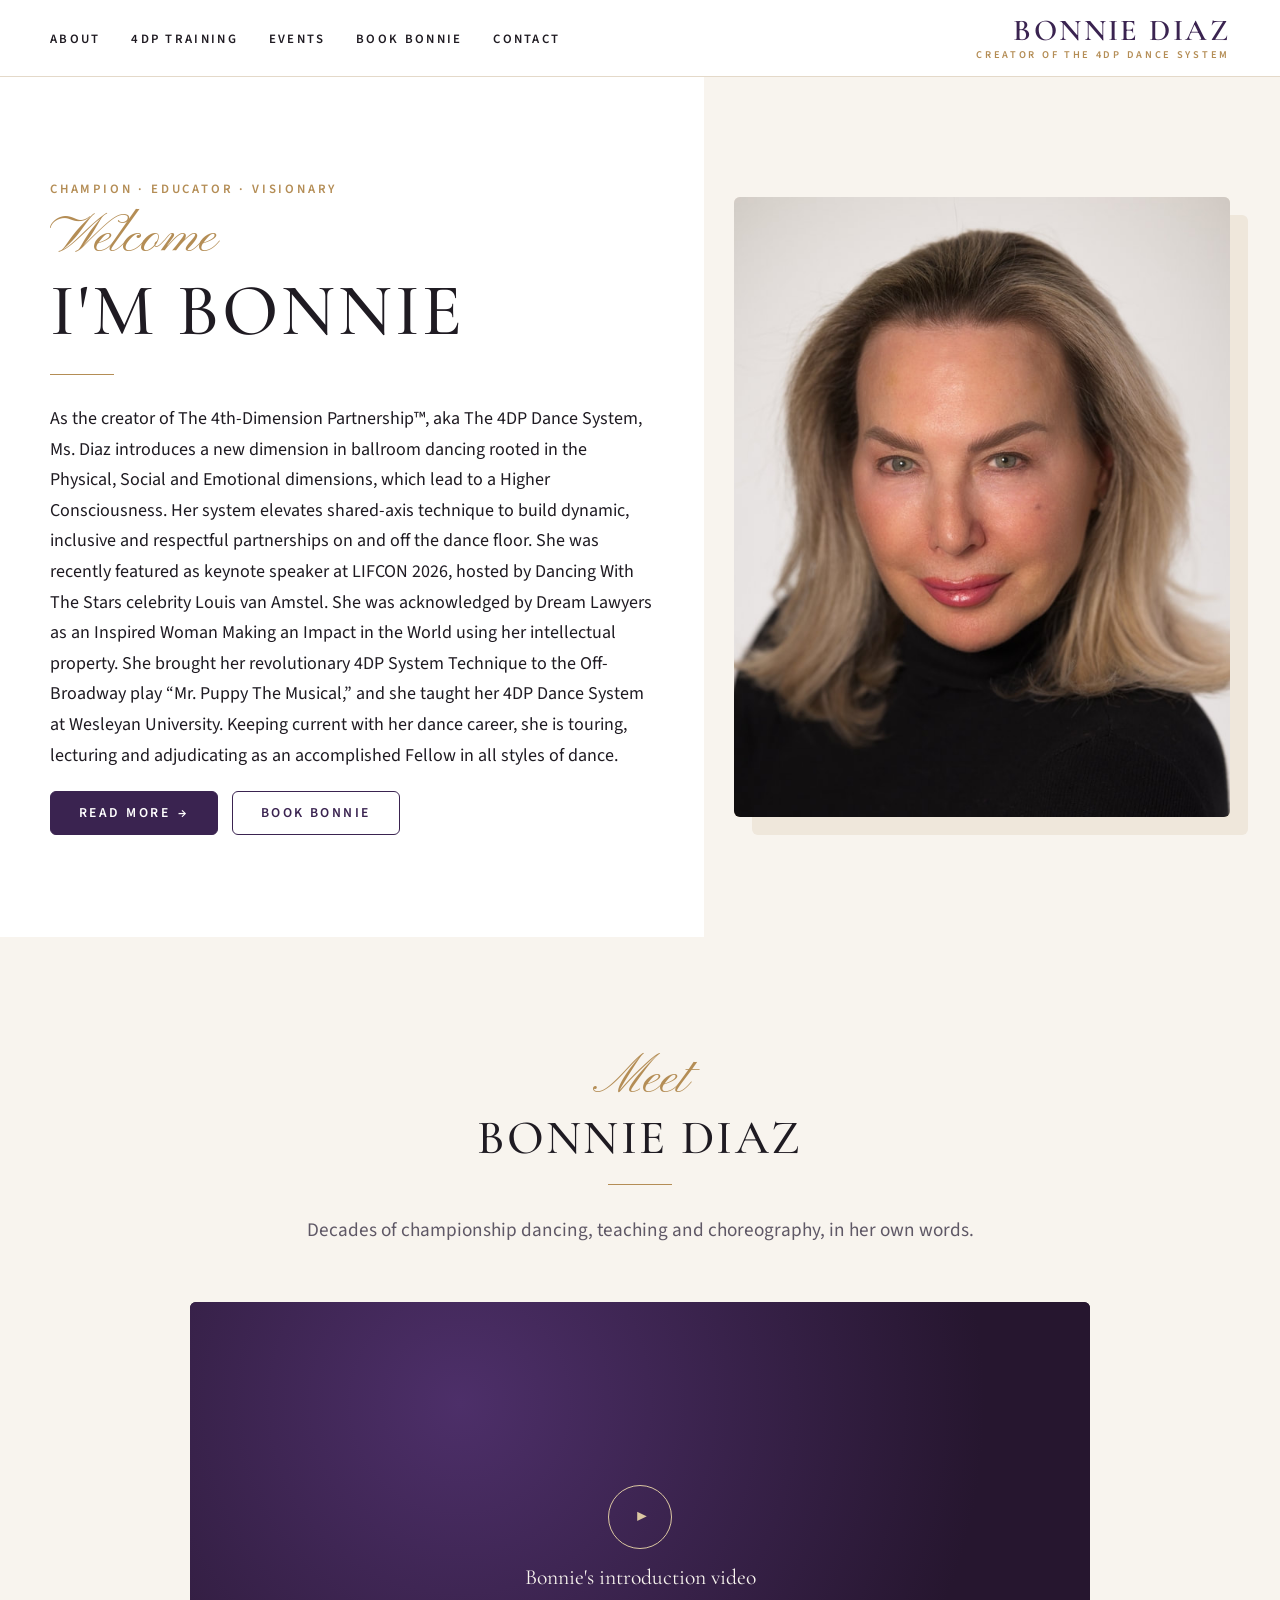
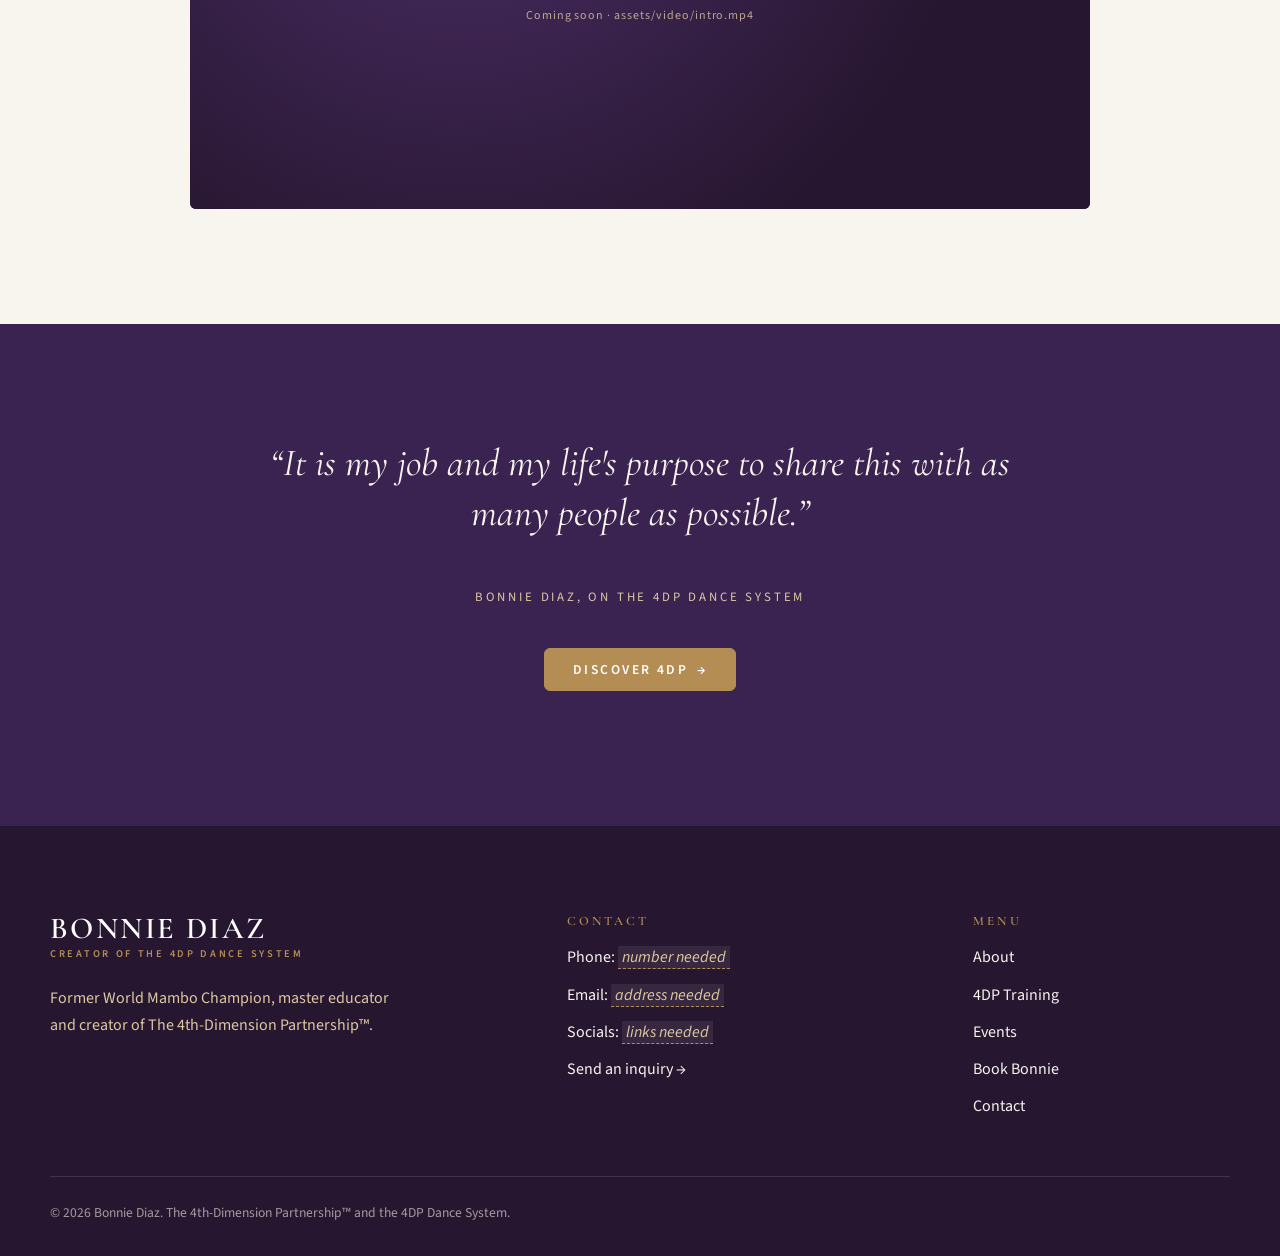
==== index.html @ d1ffb2a7 "Initial Bonnie Diaz website Static five-page site (Home, About, 4DP Training, Events, Book Bonnie) b" ====
<!doctype html>
<html lang="en">
<head>
  <meta charset="utf-8">
  <meta name="viewport" content="width=device-width, initial-scale=1">
  <title>Bonnie Diaz | Creator of the 4DP Dance System</title>
  <meta name="description" content="Bonnie Diaz: former World Mambo Champion, master educator and creator of The 4th-Dimension Partnership™ (4DP) Dance System.">
  <link rel="preconnect" href="https://fonts.googleapis.com">
  <link rel="preconnect" href="https://fonts.gstatic.com" crossorigin>
  <link rel="stylesheet" href="https://fonts.googleapis.com/css2?family=Cormorant+Garamond:ital,wght@0,400;0,500;0,600;1,400;1,500&family=Pinyon+Script&family=Source+Sans+3:wght@400;600&display=swap">
  <link rel="stylesheet" href="assets/css/styles.css">
  <script src="assets/js/main.js" defer></script>
</head>
<body>
  <a class="skip-link" href="#main">Skip to content</a>

  <header class="site-header">
    <div class="wrap">
      <button class="nav-toggle" aria-expanded="false" aria-controls="site-nav" aria-label="Open menu"><span></span><span></span><span></span></button>
      <nav class="site-nav" id="site-nav" aria-label="Main">
        <ul>
          <li><a href="about.html">About</a></li>
          <li><a href="4dp-training.html">4DP Training</a></li>
          <li><a href="events.html">Events</a></li>
          <li><a href="book-bonnie.html">Book Bonnie</a></li>
          <li><a href="book-bonnie.html#contact">Contact</a></li>
        </ul>
      </nav>
      <a class="brand" href="index.html" aria-label="Bonnie Diaz, home">
        <span class="brand__name">Bonnie Diaz</span>
        <span class="brand__tag">Creator of the 4DP Dance System</span>
      </a>
    </div>
  </header>

  <main id="main">
    <!-- Brief bio + photo -->
    <section class="hero">
      <div class="wrap">
        <div class="hero__text">
          <span class="eyebrow">Champion &middot; Educator &middot; Visionary</span>
          <span class="script">Welcome</span>
          <h1>I'm Bonnie</h1>
          <hr class="rule">
          <p>As the creator of The 4th-Dimension Partnership&trade;, aka The 4DP Dance System, Ms. Diaz introduces a new dimension in ballroom dancing rooted in the Physical, Social and Emotional dimensions, which lead to a Higher Consciousness. Her system elevates shared-axis technique to build dynamic, inclusive and respectful partnerships on and off the dance floor. She was recently featured as keynote speaker at LIFCON 2026, hosted by Dancing With The Stars celebrity Louis van Amstel. She was acknowledged by Dream Lawyers as an Inspired Woman Making an Impact in the World using her intellectual property. She brought her revolutionary 4DP System Technique to the Off-Broadway play &ldquo;Mr. Puppy The Musical,&rdquo; and she taught her 4DP Dance System at Wesleyan University. Keeping current with her dance career, she is touring, lecturing and adjudicating as an accomplished Fellow in all styles of dance.</p>
          <div class="hero__actions">
            <a class="btn" href="about.html#full-bio">Read more <span class="arrow" aria-hidden="true">&rarr;</span></a>
            <a class="btn btn--ghost" href="book-bonnie.html">Book Bonnie</a>
          </div>
        </div>
        <div class="hero__media">
          <div class="portrait">
            <div class="portrait__placeholder" aria-hidden="true">
              <strong>Photo of Bonnie</strong>
              <small>assets/img/bonnie-portrait.jpg</small>
            </div>
            <img src="assets/img/bonnie-portrait.jpg" alt="Bonnie Diaz">
          </div>
        </div>
      </div>
    </section>

    <!-- Introduction video (old + new footage, being edited) -->
    <section class="section section--cream">
      <div class="wrap">
        <div class="section__head section__head--center">
          <span class="script">Meet</span>
          <h2>Bonnie Diaz</h2>
          <hr class="rule">
          <p class="lead">Decades of championship dancing, teaching and choreography, in her own words.</p>
        </div>
        <figure class="video video-feature">
          <div class="video__frame">
            <video controls preload="metadata" playsinline>
              <source src="assets/video/intro.mp4" type="video/mp4">
            </video>
            <div class="video__placeholder" aria-hidden="true">
              <span class="video__play">&#9654;</span>
              <p>Bonnie's introduction video</p>
              <small>Coming soon &middot; assets/video/intro.mp4</small>
            </div>
          </div>
        </figure>
      </div>
    </section>

    <section class="section section--plum quote-band">
      <div class="wrap">
        <blockquote>
          <p>&ldquo;It is my job and my life's purpose to share this with as many people as possible.&rdquo;</p>
          <cite>Bonnie Diaz, on the 4DP Dance System</cite>
        </blockquote>
        <p style="margin-top: 36px;"><a class="btn btn--gold" href="4dp-training.html">Discover 4DP <span class="arrow" aria-hidden="true">&rarr;</span></a></p>
      </div>
    </section>
  </main>

  <footer class="site-footer">
    <div class="wrap">
      <div class="footer-grid">
        <div class="footer-brand">
          <a class="brand" href="index.html">
            <span class="brand__name">Bonnie Diaz</span>
            <span class="brand__tag">Creator of the 4DP Dance System</span>
          </a>
          <p>Former World Mambo Champion, master educator and creator of The 4th-Dimension Partnership&trade;.</p>
        </div>
        <div>
          <h2 class="footer-title">Contact</h2>
          <ul class="footer-list">
            <li>Phone: <span class="todo">number needed</span></li>
            <li>Email: <span class="todo">address needed</span></li>
            <li>Socials: <span class="todo">links needed</span></li>
            <li><a href="book-bonnie.html#contact">Send an inquiry &rarr;</a></li>
          </ul>
        </div>
        <nav aria-label="Footer">
          <h2 class="footer-title">Menu</h2>
          <ul class="footer-list">
            <li><a href="about.html">About</a></li>
            <li><a href="4dp-training.html">4DP Training</a></li>
            <li><a href="events.html">Events</a></li>
            <li><a href="book-bonnie.html">Book Bonnie</a></li>
            <li><a href="book-bonnie.html#contact">Contact</a></li>
          </ul>
        </nav>
      </div>
      <div class="footer-base">&copy; <span data-year>2026</span> Bonnie Diaz. The 4th-Dimension Partnership&trade; and the 4DP Dance System.</div>
    </div>
  </footer>
</body>
</html>
---- assets/css/styles.css ----
/* Bonnie Diaz — site styles
   Palette and type follow the brief's reference (tashachen.com):
   deep plum, warm gold, cream, a script accent over high-contrast serif headings. */

:root {
  --plum: #3a2350;
  --plum-deep: #26162f;
  --gold: #b48d55;
  --gold-soft: #dcc8a2;
  --cream: #f8f4ee;
  --cream-deep: #efe7db;
  --ink: #1f1b22;
  --muted: #5f5866;
  --line: #e4d9c9;
  --white: #ffffff;

  --font-serif: "Cormorant Garamond", Georgia, "Times New Roman", serif;
  --font-script: "Pinyon Script", "Brush Script MT", cursive;
  --font-sans: "Source Sans 3", "Helvetica Neue", Arial, sans-serif;

  --wrap: 1180px;
  --gutter: clamp(16px, 4vw, 40px);
  --radius: 6px;
  --header-h: 76px;
}

*,
*::before,
*::after { box-sizing: border-box; }

html { scroll-behavior: smooth; scroll-padding-top: calc(var(--header-h) + 16px); }

body {
  margin: 0;
  background: var(--white);
  color: var(--ink);
  font-family: var(--font-sans);
  font-size: 18px;
  line-height: 1.7;
  -webkit-font-smoothing: antialiased;
}

img, video { max-width: 100%; display: block; }
a { color: var(--plum); }
a:hover { color: var(--gold); }

:focus-visible { outline: 2px solid var(--gold); outline-offset: 3px; }

.skip-link {
  position: absolute; left: -9999px; top: 8px;
  background: var(--plum); color: var(--white); padding: 8px 14px; z-index: 100;
}
.skip-link:focus { left: 8px; }

.wrap { width: min(100% - 2 * var(--gutter), var(--wrap)); margin-inline: auto; }

/* ---------- Type ---------- */

h1, h2, h3 {
  font-family: var(--font-serif);
  font-weight: 500;
  line-height: 1.1;
  margin: 0 0 0.4em;
  color: var(--ink);
}
h1 { font-size: clamp(2.6rem, 6vw, 4.6rem); text-transform: uppercase; letter-spacing: 0.04em; }
h2 { font-size: clamp(2rem, 4vw, 3rem); text-transform: uppercase; letter-spacing: 0.05em; }
h3 { font-size: 1.6rem; }
p { margin: 0 0 1.1em; }

.script {
  display: block;
  font-family: var(--font-script);
  font-size: clamp(2.2rem, 4.5vw, 3.4rem);
  line-height: 1;
  color: var(--gold);
  margin-bottom: 0.1em;
}

.eyebrow {
  display: block;
  font-size: 0.8rem;
  font-weight: 600;
  letter-spacing: 0.22em;
  text-transform: uppercase;
  color: var(--gold);
  margin-bottom: 0.8em;
}

.lead { font-size: 1.2rem; color: var(--muted); }

.rule { width: 64px; height: 1px; background: var(--gold); border: 0; margin: 0 0 1.6em; }

/* Text that still needs real content from Bonnie */
.todo {
  background: #fdf3dc;
  border-bottom: 1px dashed var(--gold);
  padding: 0 4px;
  font-style: italic;
}

/* ---------- Buttons ---------- */

.btn {
  display: inline-flex; align-items: center; gap: 0.6em;
  padding: 14px 28px;
  border: 1px solid var(--plum);
  border-radius: var(--radius);
  background: var(--plum);
  color: var(--white);
  font: 600 0.85rem/1 var(--font-sans);
  letter-spacing: 0.18em;
  text-transform: uppercase;
  text-decoration: none;
  cursor: pointer;
  transition: background 0.2s, color 0.2s, border-color 0.2s;
}
.btn:hover { background: var(--plum-deep); color: var(--white); }
.btn--ghost { background: transparent; color: var(--plum); }
.btn--ghost:hover { background: var(--plum); color: var(--white); }
.btn--gold { background: var(--gold); border-color: var(--gold); }
.btn--gold:hover { background: var(--white); color: var(--plum); border-color: var(--white); }
.btn .arrow { transition: transform 0.2s; }
.btn:hover .arrow { transform: translateX(4px); }
.btn[aria-expanded="true"] .arrow { transform: rotate(180deg); }

/* ---------- Header ---------- */

.site-header {
  position: sticky; top: 0; z-index: 50;
  background: rgba(255, 255, 255, 0.96);
  backdrop-filter: blur(6px);
  border-bottom: 1px solid var(--line);
}
.site-header .wrap {
  display: flex; align-items: center; justify-content: space-between;
  min-height: var(--header-h); gap: 24px;
}

.site-nav ul { display: flex; gap: clamp(16px, 2.4vw, 34px); list-style: none; margin: 0; padding: 0; }
.site-nav a {
  font-size: 0.8rem; font-weight: 600; letter-spacing: 0.18em; text-transform: uppercase;
  color: var(--ink); text-decoration: none; padding: 6px 0; border-bottom: 1px solid transparent;
}
.site-nav a:hover { color: var(--gold); }
.site-nav a[aria-current="page"] { color: var(--plum); border-bottom-color: var(--gold); }

/* Brief: client's name sits in the upper-right corner */
.brand { text-align: right; text-decoration: none; line-height: 1; margin-left: auto; }
.brand__name {
  display: block; font-family: var(--font-serif); font-size: 1.9rem; font-weight: 600;
  letter-spacing: 0.08em; text-transform: uppercase; color: var(--plum);
}
.brand__tag {
  display: block; margin-top: 4px; font-size: 0.65rem; font-weight: 600;
  letter-spacing: 0.26em; text-transform: uppercase; color: var(--gold);
}

.nav-toggle {
  display: none; background: none; border: 0; padding: 8px; cursor: pointer; color: var(--plum);
}
.nav-toggle span { display: block; width: 26px; height: 2px; background: currentColor; margin: 6px 0; transition: transform 0.2s, opacity 0.2s; }

@media (max-width: 860px) {
  .nav-toggle { display: block; }
  .site-nav {
    position: absolute; top: 100%; left: 0; right: 0;
    background: var(--white); border-bottom: 1px solid var(--line);
    display: none;
  }
  .site-nav ul { flex-direction: column; gap: 0; padding: 8px var(--gutter) 20px; }
  .site-nav a { display: block; padding: 14px 0; border-bottom: 1px solid var(--line); }
  .site-nav a[aria-current="page"] { border-bottom-color: var(--line); }
  .nav-open .site-nav { display: block; }
  .nav-open .nav-toggle span:nth-child(1) { transform: translateY(8px) rotate(45deg); }
  .nav-open .nav-toggle span:nth-child(2) { opacity: 0; }
  .nav-open .nav-toggle span:nth-child(3) { transform: translateY(-8px) rotate(-45deg); }
  .brand__name { font-size: 1.5rem; }
}

/* ---------- Sections ---------- */

.section { padding-block: clamp(64px, 9vw, 120px); }
.section--cream { background: var(--cream); }
.section--plum { background: var(--plum); color: var(--cream); }
.section--plum h2, .section--plum h3 { color: var(--white); }
.section--plum .lead { color: var(--gold-soft); }
.section__head { max-width: 720px; margin-bottom: clamp(32px, 5vw, 56px); }
.section__head--center { text-align: center; margin-inline: auto; }
.section__head--center .rule { margin-inline: auto; }

.page-head {
  background: var(--cream);
  padding-block: clamp(56px, 8vw, 96px) clamp(40px, 6vw, 72px);
  text-align: center;
  border-bottom: 1px solid var(--line);
}
.page-head .lead { max-width: 640px; margin: 0.6em auto 0; }

/* ---------- Hero (Home) ---------- */

.hero { background: linear-gradient(90deg, var(--white) 0 55%, var(--cream) 55% 100%); }
.hero .wrap {
  display: grid; grid-template-columns: 1.1fr 0.9fr; gap: clamp(32px, 6vw, 80px);
  align-items: center; padding-block: clamp(48px, 8vw, 104px);
}
.hero__text h1 { margin-bottom: 0.3em; }
.hero__actions { display: flex; flex-wrap: wrap; gap: 14px; margin-top: 8px; }

@media (max-width: 860px) {
  .hero { background: var(--white); }
  .hero .wrap { grid-template-columns: 1fr; }
  .hero__media { order: -1; max-width: 420px; }
}

/* ---------- Portrait (photo with placeholder fallback) ---------- */

.portrait {
  position: relative; aspect-ratio: 4 / 5; border-radius: var(--radius); overflow: hidden;
  background: linear-gradient(160deg, var(--cream-deep), var(--gold-soft));
  box-shadow: 18px 18px 0 var(--cream-deep);
}
@media (max-width: 860px) { .portrait { box-shadow: 10px 10px 0 var(--cream-deep); margin-right: 10px; } }
.portrait img { position: absolute; inset: 0; width: 100%; height: 100%; object-fit: cover; }
.portrait img.is-missing { display: none; }
.portrait__placeholder {
  position: absolute; inset: 0; display: grid; place-content: center; text-align: center; gap: 6px;
  color: var(--plum); padding: 24px;
}
.portrait__placeholder strong { font-family: var(--font-serif); font-size: 1.6rem; font-weight: 500; }
.portrait__placeholder small { font-size: 0.8rem; color: var(--muted); }

/* ---------- Video (player with placeholder until the file exists) ---------- */

.video { margin: 0; }
.video__frame {
  position: relative; aspect-ratio: 16 / 9; border-radius: var(--radius); overflow: hidden;
  background: var(--plum-deep);
}
.video__frame video { width: 100%; height: 100%; object-fit: cover; background: #000; visibility: hidden; }
.video__frame.is-ready video { visibility: visible; }
.video__placeholder {
  position: absolute; inset: 0; display: grid; place-content: center; justify-items: center;
  gap: 10px; padding: 20px; text-align: center; color: var(--cream);
  background: radial-gradient(circle at 30% 20%, #4d2f69, var(--plum-deep) 70%);
}
.video__frame.is-ready .video__placeholder { display: none; }
.video__play {
  width: 64px; height: 64px; border-radius: 50%; border: 1px solid var(--gold-soft);
  display: grid; place-items: center; color: var(--gold-soft); font-size: 1.2rem; padding-left: 4px;
}
.video__placeholder p { margin: 0; font-family: var(--font-serif); font-size: 1.35rem; }
.video__placeholder small { font-size: 0.75rem; letter-spacing: 0.08em; color: var(--gold-soft); opacity: 0.8; }
.video figcaption { margin-top: 14px; }
.video figcaption h3 { margin-bottom: 0.2em; }
.video figcaption p { color: var(--muted); font-size: 1rem; margin: 0; }
.section--plum .video figcaption p { color: var(--gold-soft); }

.video-feature { max-width: 900px; margin-inline: auto; }

/* Grids hold 3 videos: 3 across, or stacked on small screens (never 2 + 1) */
.video-grid { display: grid; grid-template-columns: repeat(3, 1fr); gap: clamp(24px, 3vw, 44px); }
@media (max-width: 860px) { .video-grid { grid-template-columns: 1fr; } }

/* Vimeo videos: thumbnail cards that open on Vimeo (embeds are limited to approved domains) */
.video-card { display: block; text-decoration: none; color: inherit; }
.video-card__thumb { position: relative; aspect-ratio: 16 / 9; border-radius: var(--radius); overflow: hidden; background: var(--plum-deep); }
.video-card__thumb img { width: 100%; height: 100%; object-fit: cover; transition: transform 0.4s, opacity 0.3s; opacity: 0.88; }
.video-card__thumb .video__play {
  position: absolute; inset: 0; margin: auto; background: rgba(38, 22, 47, 0.55); color: var(--white); border-color: var(--white);
}
.video-card:hover .video-card__thumb img { transform: scale(1.04); opacity: 1; }
.video-card h3 { margin: 14px 0 0.2em; font-size: 1.4rem; }
.video-card p { margin: 0; color: var(--muted); font-size: 1rem; }
.video-card .watch { display: inline-block; margin-top: 8px; font-size: 0.75rem; font-weight: 600; letter-spacing: 0.18em; text-transform: uppercase; color: var(--gold); }
.video-card:hover h3 { color: var(--plum); }

/* Photo gallery: natural proportions, masonry columns */
.gallery { columns: 3 260px; column-gap: 20px; }
.gallery figure { break-inside: avoid; margin: 0 0 20px; }
.gallery img { width: 100%; border-radius: var(--radius); }
.gallery figcaption { margin-top: 8px; font-size: 0.9rem; color: var(--muted); line-height: 1.45; }

.photo-credit { margin-top: 26px; font-size: 0.8rem; color: var(--muted); }

/* Event / appearance cards */
.event-grid { display: grid; grid-template-columns: repeat(2, 1fr); gap: clamp(24px, 3vw, 40px); }
@media (max-width: 760px) { .event-grid { grid-template-columns: 1fr; } }
.event-card { margin: 0; background: var(--white); border: 1px solid var(--line); border-radius: var(--radius); overflow: hidden; }
.event-card img { width: 100%; aspect-ratio: 3 / 2; object-fit: cover; }
.event-card .top { object-position: center 15%; }
.event-card figcaption { padding: 22px 24px 26px; }
.event-card h3 { font-size: 1.45rem; margin-bottom: 0.25em; }
.event-card p { margin: 0; color: var(--muted); font-size: 1rem; }

.flyer { border-radius: var(--radius); box-shadow: 18px 18px 0 var(--cream-deep); }
@media (max-width: 860px) { .flyer { box-shadow: 10px 10px 0 var(--cream-deep); margin-right: 10px; } }

/* ---------- Split layout ---------- */

.split { display: grid; grid-template-columns: 0.85fr 1.15fr; gap: clamp(32px, 6vw, 88px); align-items: start; }
.split--reverse { grid-template-columns: 1.15fr 0.85fr; }
@media (max-width: 860px) {
  .split, .split--reverse { grid-template-columns: 1fr; }
  .split .portrait { max-width: 420px; }
}

/* ---------- Bio expander (About) ---------- */

.bio-more { overflow: hidden; }
.bio-more[hidden] { display: none; }
.bio-more p:first-child { margin-top: 1.4em; }
.bio-closing { font-family: var(--font-serif); font-size: 1.6rem; font-style: italic; color: var(--plum); }

/* ---------- Accolades ---------- */

.featured-grid {
  /* 8 featured items: 4 / 2 / 1 columns so rows always fill */
  display: grid; grid-template-columns: repeat(4, 1fr); gap: 1px;
  background: var(--line); border: 1px solid var(--line); border-radius: var(--radius); overflow: hidden;
  margin-bottom: clamp(48px, 6vw, 72px);
}
.featured-grid li { background: var(--white); padding: 28px 24px; list-style: none; }
.featured-grid .num { font-family: var(--font-serif); font-size: 2rem; color: var(--gold); line-height: 1; display: block; margin-bottom: 10px; }
.featured-grid p { margin: 0; font-size: 1rem; line-height: 1.55; }
.featured-grid { padding: 0; }
@media (max-width: 1000px) { .featured-grid { grid-template-columns: repeat(2, 1fr); } }
@media (max-width: 560px) { .featured-grid { grid-template-columns: 1fr; } }

.accolade-cols { display: grid; grid-template-columns: 1.4fr 1fr; gap: clamp(32px, 5vw, 64px); }
@media (max-width: 860px) { .accolade-cols { grid-template-columns: 1fr; } }
.accolade-group h3 {
  font-family: var(--font-sans); font-size: 0.8rem; font-weight: 600; letter-spacing: 0.22em;
  text-transform: uppercase; color: var(--gold); margin-bottom: 1em;
}
.accolade-group + .accolade-group { margin-top: 40px; }
.accolade-list { list-style: none; margin: 0; padding: 0; }
.accolade-list li { padding: 12px 0; border-bottom: 1px solid var(--line); font-size: 1rem; line-height: 1.55; }
.accolade-list li:first-child { border-top: 1px solid var(--line); }

/* ---------- Cards (Book Bonnie) ---------- */

/* 4 cards: 4 / 2 / 1 columns so rows always fill */
.card-grid { display: grid; grid-template-columns: repeat(4, 1fr); gap: 24px; }
@media (max-width: 1000px) { .card-grid { grid-template-columns: repeat(2, 1fr); } }
@media (max-width: 560px) { .card-grid { grid-template-columns: 1fr; } }
.card { background: var(--white); border: 1px solid var(--line); border-radius: var(--radius); padding: 32px 28px; }
.card h3 { font-size: 1.5rem; margin-bottom: 0.4em; }
.card p { margin: 0; color: var(--muted); font-size: 1rem; }

/* ---------- Transcript ---------- */

.transcript { margin-top: 24px; border-top: 1px solid var(--line); padding-top: 16px; }
.transcript summary {
  cursor: pointer; font-size: 0.8rem; font-weight: 600; letter-spacing: 0.18em; text-transform: uppercase; color: var(--plum);
}
.transcript p { margin-top: 1em; color: var(--muted); font-size: 1rem; }

/* ---------- Quote band ---------- */

.quote-band { text-align: center; }
.quote-band blockquote { margin: 0 auto; max-width: 820px; }
.quote-band blockquote p { font-family: var(--font-serif); font-size: clamp(1.6rem, 3.4vw, 2.4rem); font-style: italic; line-height: 1.3; }
.quote-band cite { font-style: normal; font-size: 0.8rem; letter-spacing: 0.22em; text-transform: uppercase; color: var(--gold-soft); }

/* ---------- Contact ---------- */

.contact-list { list-style: none; margin: 0; padding: 0; }
.contact-list li { display: grid; grid-template-columns: 110px 1fr; gap: 12px; padding: 14px 0; border-bottom: 1px solid var(--line); }
.contact-list .label { font-size: 0.75rem; font-weight: 600; letter-spacing: 0.2em; text-transform: uppercase; color: var(--gold); padding-top: 4px; }

.form { display: grid; gap: 18px; }
.form .row { display: grid; grid-template-columns: 1fr 1fr; gap: 18px; }
@media (max-width: 600px) { .form .row { grid-template-columns: 1fr; } }
.form label { display: grid; gap: 6px; font-size: 0.8rem; font-weight: 600; letter-spacing: 0.14em; text-transform: uppercase; }
.form input, .form textarea {
  width: 100%; padding: 14px 16px; border: 1px solid var(--line); border-radius: var(--radius);
  background: var(--white); font: 400 1rem/1.5 var(--font-sans); color: var(--ink);
}
.form input:focus, .form textarea:focus { outline: none; border-color: var(--gold); box-shadow: 0 0 0 3px rgba(180, 141, 85, 0.2); }
.form textarea { min-height: 140px; resize: vertical; }
.form__status { margin: 0; font-size: 1rem; }
.form__status.is-success { color: #2f6b3a; }
.form__status.is-error { color: #a03232; }

/* ---------- Footer ---------- */

.site-footer { background: var(--plum-deep); color: var(--cream); padding-block: clamp(56px, 7vw, 88px) 32px; }
.site-footer a { color: var(--cream); text-decoration: none; }
.site-footer a:hover { color: var(--gold-soft); }
.footer-grid { display: grid; grid-template-columns: 1.3fr 1fr 0.7fr; gap: 40px; }
@media (max-width: 860px) { .footer-grid { grid-template-columns: 1fr; } }
.footer-brand .brand__name { color: var(--white); }
.footer-brand .brand { display: inline-block; text-align: left; margin-left: 0; }
.footer-brand p { margin-top: 18px; color: var(--gold-soft); font-size: 1rem; max-width: 340px; }
.footer-title {
  font-size: 0.8rem; font-weight: 600; letter-spacing: 0.24em; text-transform: uppercase; color: var(--gold); margin: 0 0 16px;
}
.footer-list { list-style: none; margin: 0; padding: 0; display: grid; gap: 10px; font-size: 1rem; }
.footer-list .todo { background: rgba(255, 255, 255, 0.08); color: var(--gold-soft); }
.footer-base {
  margin-top: 56px; padding-top: 24px; border-top: 1px solid rgba(255, 255, 255, 0.12);
  font-size: 0.85rem; color: rgba(248, 244, 238, 0.6);
}

@media (prefers-reduced-motion: reduce) {
  html { scroll-behavior: auto; }
  * { transition: none !important; }
}
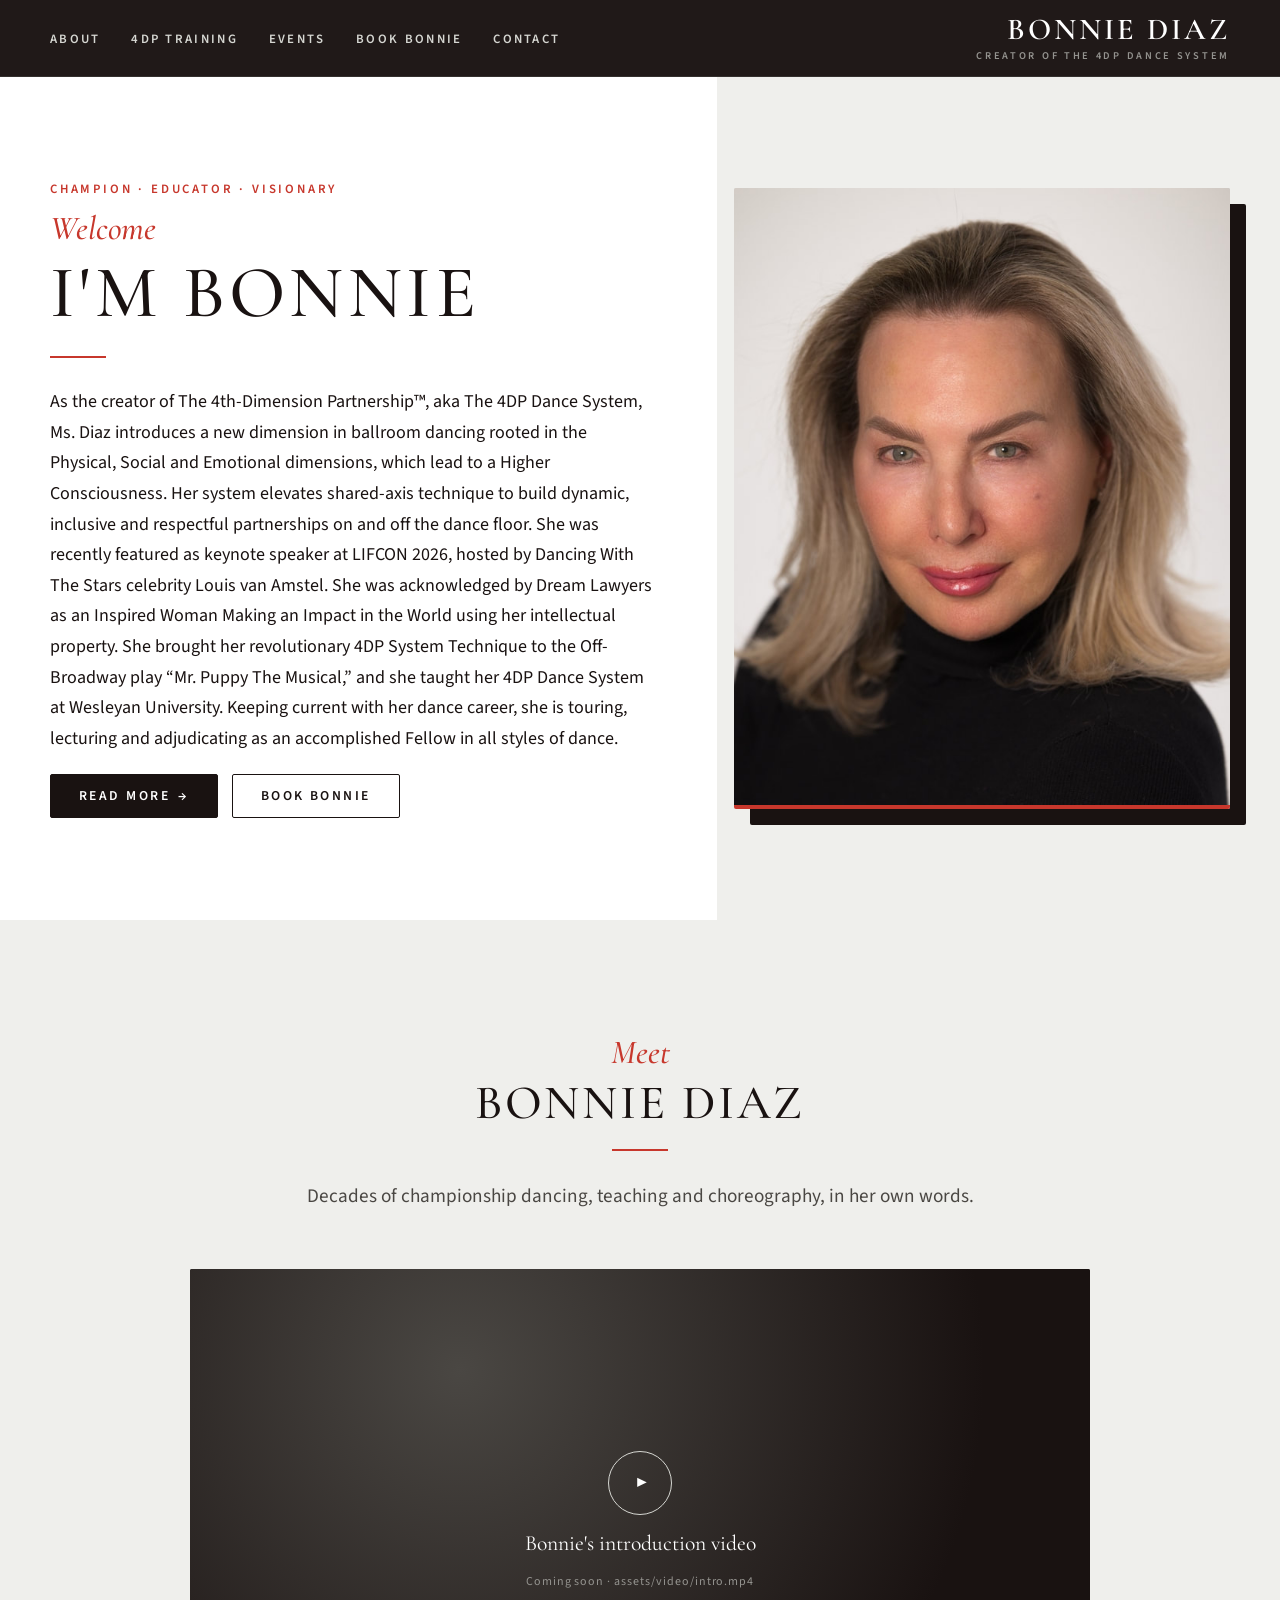
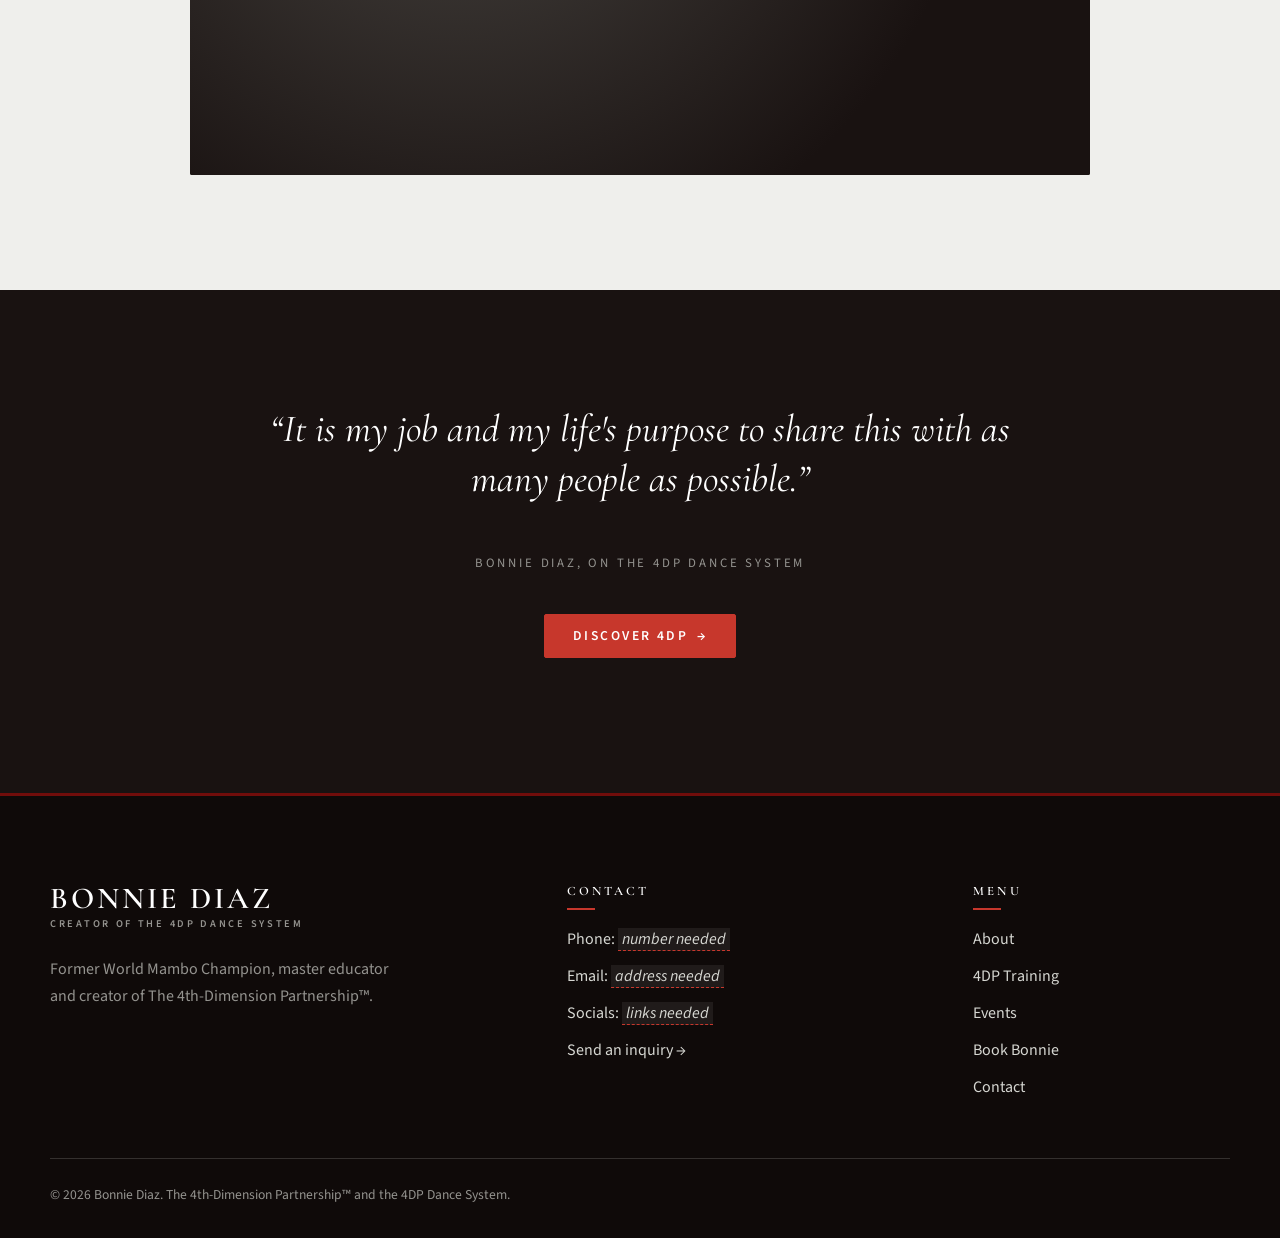
==== commit d4e43848: "Rebrand to black, white, red and grays Apply the client's brand direction: a tailored black-suit-and" ====
--- a/index.html
+++ b/index.html
@@ -7,7 +7,7 @@
   <meta name="description" content="Bonnie Diaz: former World Mambo Champion, master educator and creator of The 4th-Dimension Partnership™ (4DP) Dance System.">
   <link rel="preconnect" href="https://fonts.googleapis.com">
   <link rel="preconnect" href="https://fonts.gstatic.com" crossorigin>
-  <link rel="stylesheet" href="https://fonts.googleapis.com/css2?family=Cormorant+Garamond:ital,wght@0,400;0,500;0,600;1,400;1,500&family=Pinyon+Script&family=Source+Sans+3:wght@400;600&display=swap">
+  <link rel="stylesheet" href="https://fonts.googleapis.com/css2?family=Cormorant+Garamond:ital,wght@0,400;0,500;0,600;1,400;1,500&family=Source+Sans+3:wght@400;600&display=swap">
   <link rel="stylesheet" href="assets/css/styles.css">
   <script src="assets/js/main.js" defer></script>
 </head>
@@ -61,7 +61,7 @@
     </section>
 
     <!-- Introduction video (old + new footage, being edited) -->
-    <section class="section section--cream">
+    <section class="section section--light">
       <div class="wrap">
         <div class="section__head section__head--center">
           <span class="script">Meet</span>
@@ -84,13 +84,13 @@
       </div>
     </section>
 
-    <section class="section section--plum quote-band">
+    <section class="section section--dark quote-band">
       <div class="wrap">
         <blockquote>
           <p>&ldquo;It is my job and my life's purpose to share this with as many people as possible.&rdquo;</p>
           <cite>Bonnie Diaz, on the 4DP Dance System</cite>
         </blockquote>
-        <p style="margin-top: 36px;"><a class="btn btn--gold" href="4dp-training.html">Discover 4DP <span class="arrow" aria-hidden="true">&rarr;</span></a></p>
+        <p style="margin-top: 36px;"><a class="btn btn--red" href="4dp-training.html">Discover 4DP <span class="arrow" aria-hidden="true">&rarr;</span></a></p>
       </div>
     </section>
   </main>
--- a/assets/css/styles.css
+++ b/assets/css/styles.css
@@ -1,26 +1,29 @@
 /* Bonnie Diaz — site styles
-   Palette and type follow the brief's reference (tashachen.com):
-   deep plum, warm gold, cream, a script accent over high-contrast serif headings. */
+   Brand: tailored black and white with hints of red (client's reference: a black suit,
+   white shirt and red tie) and shades of gray. Palette from the client's brand board:
+   C7372C red · 710D0B deep red · 191211 black · 4A4743 / 94938F / D6D7D2 grays. */
 
 :root {
-  --plum: #3a2350;
-  --plum-deep: #26162f;
-  --gold: #b48d55;
-  --gold-soft: #dcc8a2;
-  --cream: #f8f4ee;
-  --cream-deep: #efe7db;
-  --ink: #1f1b22;
-  --muted: #5f5866;
-  --line: #e4d9c9;
+  --red: #c7372c;
+  --red-deep: #710d0b;
+  --ink: #191211;
+  --ink-deep: #0f0a09;
+  --gray-dark: #4a4743;
+  --gray: #94938f;
+  --gray-light: #d6d7d2;
+  --paper-gray: #efefec;   /* light tint of #D6D7D2 for alternating sections */
   --white: #ffffff;
 
+  --line: var(--gray-light);
+  --line-dark: #34302e;
+  --muted: var(--gray-dark);
+
   --font-serif: "Cormorant Garamond", Georgia, "Times New Roman", serif;
-  --font-script: "Pinyon Script", "Brush Script MT", cursive;
   --font-sans: "Source Sans 3", "Helvetica Neue", Arial, sans-serif;
 
   --wrap: 1180px;
   --gutter: clamp(16px, 4vw, 40px);
-  --radius: 6px;
+  --radius: 2px;
   --header-h: 76px;
 }
 
@@ -41,14 +44,14 @@
 }
 
 img, video { max-width: 100%; display: block; }
-a { color: var(--plum); }
-a:hover { color: var(--gold); }
-
-:focus-visible { outline: 2px solid var(--gold); outline-offset: 3px; }
+a { color: var(--red-deep); }
+a:hover { color: var(--red); }
+
+:focus-visible { outline: 2px solid var(--red); outline-offset: 3px; }
 
 .skip-link {
   position: absolute; left: -9999px; top: 8px;
-  background: var(--plum); color: var(--white); padding: 8px 14px; z-index: 100;
+  background: var(--red); color: var(--white); padding: 8px 14px; z-index: 100;
 }
 .skip-link:focus { left: 8px; }
 
@@ -63,18 +66,21 @@
   margin: 0 0 0.4em;
   color: var(--ink);
 }
-h1 { font-size: clamp(2.6rem, 6vw, 4.6rem); text-transform: uppercase; letter-spacing: 0.04em; }
-h2 { font-size: clamp(2rem, 4vw, 3rem); text-transform: uppercase; letter-spacing: 0.05em; }
+h1 { font-size: clamp(2.6rem, 6vw, 4.6rem); text-transform: uppercase; letter-spacing: 0.06em; }
+h2 { font-size: clamp(2rem, 4vw, 3rem); text-transform: uppercase; letter-spacing: 0.06em; }
 h3 { font-size: 1.6rem; }
 p { margin: 0 0 1.1em; }
 
+/* Accent line above headings: a red italic serif, like the tie on a black suit */
 .script {
   display: block;
-  font-family: var(--font-script);
-  font-size: clamp(2.2rem, 4.5vw, 3.4rem);
-  line-height: 1;
-  color: var(--gold);
-  margin-bottom: 0.1em;
+  font-family: var(--font-serif);
+  font-style: italic;
+  font-weight: 500;
+  font-size: clamp(1.5rem, 3vw, 2.1rem);
+  line-height: 1.1;
+  color: var(--red);
+  margin-bottom: 0.15em;
 }
 
 .eyebrow {
@@ -83,18 +89,18 @@
   font-weight: 600;
   letter-spacing: 0.22em;
   text-transform: uppercase;
-  color: var(--gold);
+  color: var(--red);
   margin-bottom: 0.8em;
 }
 
 .lead { font-size: 1.2rem; color: var(--muted); }
 
-.rule { width: 64px; height: 1px; background: var(--gold); border: 0; margin: 0 0 1.6em; }
+.rule { width: 56px; height: 2px; background: var(--red); border: 0; margin: 0 0 1.6em; }
 
 /* Text that still needs real content from Bonnie */
 .todo {
-  background: #fdf3dc;
-  border-bottom: 1px dashed var(--gold);
+  background: #f7e4e2;
+  border-bottom: 1px dashed var(--red);
   padding: 0 4px;
   font-style: italic;
 }
@@ -104,9 +110,9 @@
 .btn {
   display: inline-flex; align-items: center; gap: 0.6em;
   padding: 14px 28px;
-  border: 1px solid var(--plum);
+  border: 1px solid var(--ink);
   border-radius: var(--radius);
-  background: var(--plum);
+  background: var(--ink);
   color: var(--white);
   font: 600 0.85rem/1 var(--font-sans);
   letter-spacing: 0.18em;
@@ -115,22 +121,22 @@
   cursor: pointer;
   transition: background 0.2s, color 0.2s, border-color 0.2s;
 }
-.btn:hover { background: var(--plum-deep); color: var(--white); }
-.btn--ghost { background: transparent; color: var(--plum); }
-.btn--ghost:hover { background: var(--plum); color: var(--white); }
-.btn--gold { background: var(--gold); border-color: var(--gold); }
-.btn--gold:hover { background: var(--white); color: var(--plum); border-color: var(--white); }
+.btn:hover { background: var(--red); border-color: var(--red); color: var(--white); }
+.btn--ghost { background: transparent; color: var(--ink); }
+.btn--ghost:hover { background: var(--ink); border-color: var(--ink); color: var(--white); }
+.btn--red { background: var(--red); border-color: var(--red); }
+.btn--red:hover { background: var(--white); border-color: var(--white); color: var(--ink); }
 .btn .arrow { transition: transform 0.2s; }
 .btn:hover .arrow { transform: translateX(4px); }
 .btn[aria-expanded="true"] .arrow { transform: rotate(180deg); }
 
-/* ---------- Header ---------- */
+/* ---------- Header (black, like the suit) ---------- */
 
 .site-header {
   position: sticky; top: 0; z-index: 50;
-  background: rgba(255, 255, 255, 0.96);
+  background: rgba(25, 18, 17, 0.97);
   backdrop-filter: blur(6px);
-  border-bottom: 1px solid var(--line);
+  border-bottom: 1px solid var(--line-dark);
 }
 .site-header .wrap {
   display: flex; align-items: center; justify-content: space-between;
@@ -140,24 +146,25 @@
 .site-nav ul { display: flex; gap: clamp(16px, 2.4vw, 34px); list-style: none; margin: 0; padding: 0; }
 .site-nav a {
   font-size: 0.8rem; font-weight: 600; letter-spacing: 0.18em; text-transform: uppercase;
-  color: var(--ink); text-decoration: none; padding: 6px 0; border-bottom: 1px solid transparent;
-}
-.site-nav a:hover { color: var(--gold); }
-.site-nav a[aria-current="page"] { color: var(--plum); border-bottom-color: var(--gold); }
+  color: var(--gray-light); text-decoration: none; padding: 6px 0; border-bottom: 2px solid transparent;
+}
+.site-nav a:hover { color: var(--white); }
+.site-nav a[aria-current="page"] { color: var(--white); border-bottom-color: var(--red); }
 
 /* Brief: client's name sits in the upper-right corner */
 .brand { text-align: right; text-decoration: none; line-height: 1; margin-left: auto; }
 .brand__name {
   display: block; font-family: var(--font-serif); font-size: 1.9rem; font-weight: 600;
-  letter-spacing: 0.08em; text-transform: uppercase; color: var(--plum);
+  letter-spacing: 0.1em; text-transform: uppercase; color: var(--white);
 }
 .brand__tag {
-  display: block; margin-top: 4px; font-size: 0.65rem; font-weight: 600;
-  letter-spacing: 0.26em; text-transform: uppercase; color: var(--gold);
-}
+  display: block; margin-top: 5px; font-size: 0.65rem; font-weight: 600;
+  letter-spacing: 0.26em; text-transform: uppercase; color: var(--gray);
+}
+.brand:hover .brand__name { color: var(--white); }
 
 .nav-toggle {
-  display: none; background: none; border: 0; padding: 8px; cursor: pointer; color: var(--plum);
+  display: none; background: none; border: 0; padding: 8px; cursor: pointer; color: var(--white);
 }
 .nav-toggle span { display: block; width: 26px; height: 2px; background: currentColor; margin: 6px 0; transition: transform 0.2s, opacity 0.2s; }
 
@@ -165,12 +172,12 @@
   .nav-toggle { display: block; }
   .site-nav {
     position: absolute; top: 100%; left: 0; right: 0;
-    background: var(--white); border-bottom: 1px solid var(--line);
+    background: var(--ink); border-bottom: 2px solid var(--red);
     display: none;
   }
   .site-nav ul { flex-direction: column; gap: 0; padding: 8px var(--gutter) 20px; }
-  .site-nav a { display: block; padding: 14px 0; border-bottom: 1px solid var(--line); }
-  .site-nav a[aria-current="page"] { border-bottom-color: var(--line); }
+  .site-nav a { display: block; padding: 14px 0; border-bottom: 1px solid var(--line-dark); }
+  .site-nav a[aria-current="page"] { color: var(--red); border-bottom-color: var(--line-dark); }
   .nav-open .site-nav { display: block; }
   .nav-open .nav-toggle span:nth-child(1) { transform: translateY(8px) rotate(45deg); }
   .nav-open .nav-toggle span:nth-child(2) { opacity: 0; }
@@ -181,25 +188,27 @@
 /* ---------- Sections ---------- */
 
 .section { padding-block: clamp(64px, 9vw, 120px); }
-.section--cream { background: var(--cream); }
-.section--plum { background: var(--plum); color: var(--cream); }
-.section--plum h2, .section--plum h3 { color: var(--white); }
-.section--plum .lead { color: var(--gold-soft); }
+.section--light { background: var(--paper-gray); }
+.section--dark { background: var(--ink); color: var(--gray-light); }
+.section--dark h2, .section--dark h3 { color: var(--white); }
+.section--dark .lead { color: var(--gray-light); }
 .section__head { max-width: 720px; margin-bottom: clamp(32px, 5vw, 56px); }
 .section__head--center { text-align: center; margin-inline: auto; }
 .section__head--center .rule { margin-inline: auto; }
 
+/* Page banner: black band under the header */
 .page-head {
-  background: var(--cream);
-  padding-block: clamp(56px, 8vw, 96px) clamp(40px, 6vw, 72px);
+  background: var(--ink);
+  padding-block: clamp(56px, 8vw, 96px) clamp(48px, 7vw, 80px);
   text-align: center;
-  border-bottom: 1px solid var(--line);
-}
-.page-head .lead { max-width: 640px; margin: 0.6em auto 0; }
+  border-bottom: 3px solid var(--red-deep);
+}
+.page-head h1 { color: var(--white); }
+.page-head .lead { max-width: 640px; margin: 0.6em auto 0; color: var(--gray-light); }
 
 /* ---------- Hero (Home) ---------- */
 
-.hero { background: linear-gradient(90deg, var(--white) 0 55%, var(--cream) 55% 100%); }
+.hero { background: linear-gradient(90deg, var(--white) 0 56%, var(--paper-gray) 56% 100%); }
 .hero .wrap {
   display: grid; grid-template-columns: 1.1fr 0.9fr; gap: clamp(32px, 6vw, 80px);
   align-items: center; padding-block: clamp(48px, 8vw, 104px);
@@ -217,44 +226,45 @@
 
 .portrait {
   position: relative; aspect-ratio: 4 / 5; border-radius: var(--radius); overflow: hidden;
-  background: linear-gradient(160deg, var(--cream-deep), var(--gold-soft));
-  box-shadow: 18px 18px 0 var(--cream-deep);
-}
-@media (max-width: 860px) { .portrait { box-shadow: 10px 10px 0 var(--cream-deep); margin-right: 10px; } }
+  background: linear-gradient(160deg, var(--gray-light), var(--gray));
+  box-shadow: 16px 16px 0 var(--ink);
+  border-bottom: 4px solid var(--red);
+}
+@media (max-width: 860px) { .portrait { box-shadow: 10px 10px 0 var(--ink); margin-right: 10px; } }
 .portrait img { position: absolute; inset: 0; width: 100%; height: 100%; object-fit: cover; }
 .portrait img.is-missing { display: none; }
 .portrait__placeholder {
   position: absolute; inset: 0; display: grid; place-content: center; text-align: center; gap: 6px;
-  color: var(--plum); padding: 24px;
+  color: var(--ink); padding: 24px;
 }
 .portrait__placeholder strong { font-family: var(--font-serif); font-size: 1.6rem; font-weight: 500; }
-.portrait__placeholder small { font-size: 0.8rem; color: var(--muted); }
+.portrait__placeholder small { font-size: 0.8rem; color: var(--gray-dark); }
 
 /* ---------- Video (player with placeholder until the file exists) ---------- */
 
 .video { margin: 0; }
 .video__frame {
   position: relative; aspect-ratio: 16 / 9; border-radius: var(--radius); overflow: hidden;
-  background: var(--plum-deep);
+  background: var(--ink);
 }
 .video__frame video { width: 100%; height: 100%; object-fit: cover; background: #000; visibility: hidden; }
 .video__frame.is-ready video { visibility: visible; }
 .video__placeholder {
   position: absolute; inset: 0; display: grid; place-content: center; justify-items: center;
-  gap: 10px; padding: 20px; text-align: center; color: var(--cream);
-  background: radial-gradient(circle at 30% 20%, #4d2f69, var(--plum-deep) 70%);
+  gap: 10px; padding: 20px; text-align: center; color: var(--white);
+  background: radial-gradient(circle at 30% 20%, var(--gray-dark), var(--ink) 70%);
 }
 .video__frame.is-ready .video__placeholder { display: none; }
 .video__play {
-  width: 64px; height: 64px; border-radius: 50%; border: 1px solid var(--gold-soft);
-  display: grid; place-items: center; color: var(--gold-soft); font-size: 1.2rem; padding-left: 4px;
+  width: 64px; height: 64px; border-radius: 50%; border: 1px solid var(--gray-light);
+  display: grid; place-items: center; color: var(--white); font-size: 1.2rem; padding-left: 4px;
 }
 .video__placeholder p { margin: 0; font-family: var(--font-serif); font-size: 1.35rem; }
-.video__placeholder small { font-size: 0.75rem; letter-spacing: 0.08em; color: var(--gold-soft); opacity: 0.8; }
+.video__placeholder small { font-size: 0.75rem; letter-spacing: 0.08em; color: var(--gray); }
 .video figcaption { margin-top: 14px; }
 .video figcaption h3 { margin-bottom: 0.2em; }
 .video figcaption p { color: var(--muted); font-size: 1rem; margin: 0; }
-.section--plum .video figcaption p { color: var(--gold-soft); }
+.section--dark .video figcaption p { color: var(--gray-light); }
 
 .video-feature { max-width: 900px; margin-inline: auto; }
 
@@ -264,16 +274,18 @@
 
 /* Vimeo videos: thumbnail cards that open on Vimeo (embeds are limited to approved domains) */
 .video-card { display: block; text-decoration: none; color: inherit; }
-.video-card__thumb { position: relative; aspect-ratio: 16 / 9; border-radius: var(--radius); overflow: hidden; background: var(--plum-deep); }
-.video-card__thumb img { width: 100%; height: 100%; object-fit: cover; transition: transform 0.4s, opacity 0.3s; opacity: 0.88; }
+.video-card__thumb { position: relative; aspect-ratio: 16 / 9; border-radius: var(--radius); overflow: hidden; background: var(--ink); }
+.video-card__thumb img { width: 100%; height: 100%; object-fit: cover; transition: transform 0.4s, opacity 0.3s; opacity: 0.85; }
 .video-card__thumb .video__play {
-  position: absolute; inset: 0; margin: auto; background: rgba(38, 22, 47, 0.55); color: var(--white); border-color: var(--white);
+  position: absolute; inset: 0; margin: auto; background: rgba(25, 18, 17, 0.6); color: var(--white); border-color: var(--white);
+  transition: background 0.2s, border-color 0.2s;
 }
 .video-card:hover .video-card__thumb img { transform: scale(1.04); opacity: 1; }
+.video-card:hover .video__play { background: var(--red); border-color: var(--red); }
 .video-card h3 { margin: 14px 0 0.2em; font-size: 1.4rem; }
 .video-card p { margin: 0; color: var(--muted); font-size: 1rem; }
-.video-card .watch { display: inline-block; margin-top: 8px; font-size: 0.75rem; font-weight: 600; letter-spacing: 0.18em; text-transform: uppercase; color: var(--gold); }
-.video-card:hover h3 { color: var(--plum); }
+.video-card .watch { display: inline-block; margin-top: 8px; font-size: 0.75rem; font-weight: 600; letter-spacing: 0.18em; text-transform: uppercase; color: var(--red); }
+.video-card:hover h3 { color: var(--red-deep); }
 
 /* Photo gallery: natural proportions, masonry columns */
 .gallery { columns: 3 260px; column-gap: 20px; }
@@ -293,8 +305,8 @@
 .event-card h3 { font-size: 1.45rem; margin-bottom: 0.25em; }
 .event-card p { margin: 0; color: var(--muted); font-size: 1rem; }
 
-.flyer { border-radius: var(--radius); box-shadow: 18px 18px 0 var(--cream-deep); }
-@media (max-width: 860px) { .flyer { box-shadow: 10px 10px 0 var(--cream-deep); margin-right: 10px; } }
+.flyer { border-radius: var(--radius); box-shadow: 16px 16px 0 var(--ink); }
+@media (max-width: 860px) { .flyer { box-shadow: 10px 10px 0 var(--ink); margin-right: 10px; } }
 
 /* ---------- Split layout ---------- */
 
@@ -310,7 +322,7 @@
 .bio-more { overflow: hidden; }
 .bio-more[hidden] { display: none; }
 .bio-more p:first-child { margin-top: 1.4em; }
-.bio-closing { font-family: var(--font-serif); font-size: 1.6rem; font-style: italic; color: var(--plum); }
+.bio-closing { font-family: var(--font-serif); font-size: 1.6rem; font-style: italic; color: var(--red-deep); }
 
 /* ---------- Accolades ---------- */
 
@@ -321,7 +333,7 @@
   margin-bottom: clamp(48px, 6vw, 72px);
 }
 .featured-grid li { background: var(--white); padding: 28px 24px; list-style: none; }
-.featured-grid .num { font-family: var(--font-serif); font-size: 2rem; color: var(--gold); line-height: 1; display: block; margin-bottom: 10px; }
+.featured-grid .num { font-family: var(--font-serif); font-size: 2rem; color: var(--red); line-height: 1; display: block; margin-bottom: 10px; }
 .featured-grid p { margin: 0; font-size: 1rem; line-height: 1.55; }
 .featured-grid { padding: 0; }
 @media (max-width: 1000px) { .featured-grid { grid-template-columns: repeat(2, 1fr); } }
@@ -331,7 +343,7 @@
 @media (max-width: 860px) { .accolade-cols { grid-template-columns: 1fr; } }
 .accolade-group h3 {
   font-family: var(--font-sans); font-size: 0.8rem; font-weight: 600; letter-spacing: 0.22em;
-  text-transform: uppercase; color: var(--gold); margin-bottom: 1em;
+  text-transform: uppercase; color: var(--red); margin-bottom: 1em;
 }
 .accolade-group + .accolade-group { margin-top: 40px; }
 .accolade-list { list-style: none; margin: 0; padding: 0; }
@@ -344,7 +356,11 @@
 .card-grid { display: grid; grid-template-columns: repeat(4, 1fr); gap: 24px; }
 @media (max-width: 1000px) { .card-grid { grid-template-columns: repeat(2, 1fr); } }
 @media (max-width: 560px) { .card-grid { grid-template-columns: 1fr; } }
-.card { background: var(--white); border: 1px solid var(--line); border-radius: var(--radius); padding: 32px 28px; }
+.card {
+  background: var(--white); border: 1px solid var(--line); border-top: 3px solid var(--ink);
+  border-radius: var(--radius); padding: 32px 28px; transition: border-top-color 0.2s;
+}
+.card:hover { border-top-color: var(--red); }
 .card h3 { font-size: 1.5rem; margin-bottom: 0.4em; }
 .card p { margin: 0; color: var(--muted); font-size: 1rem; }
 
@@ -352,7 +368,7 @@
 
 .transcript { margin-top: 24px; border-top: 1px solid var(--line); padding-top: 16px; }
 .transcript summary {
-  cursor: pointer; font-size: 0.8rem; font-weight: 600; letter-spacing: 0.18em; text-transform: uppercase; color: var(--plum);
+  cursor: pointer; font-size: 0.8rem; font-weight: 600; letter-spacing: 0.18em; text-transform: uppercase; color: var(--red-deep);
 }
 .transcript p { margin-top: 1em; color: var(--muted); font-size: 1rem; }
 
@@ -360,47 +376,51 @@
 
 .quote-band { text-align: center; }
 .quote-band blockquote { margin: 0 auto; max-width: 820px; }
-.quote-band blockquote p { font-family: var(--font-serif); font-size: clamp(1.6rem, 3.4vw, 2.4rem); font-style: italic; line-height: 1.3; }
-.quote-band cite { font-style: normal; font-size: 0.8rem; letter-spacing: 0.22em; text-transform: uppercase; color: var(--gold-soft); }
+.quote-band blockquote p { font-family: var(--font-serif); font-size: clamp(1.6rem, 3.4vw, 2.4rem); font-style: italic; line-height: 1.3; color: var(--white); }
+.quote-band cite { font-style: normal; font-size: 0.8rem; letter-spacing: 0.22em; text-transform: uppercase; color: var(--gray); }
 
 /* ---------- Contact ---------- */
 
 .contact-list { list-style: none; margin: 0; padding: 0; }
 .contact-list li { display: grid; grid-template-columns: 110px 1fr; gap: 12px; padding: 14px 0; border-bottom: 1px solid var(--line); }
-.contact-list .label { font-size: 0.75rem; font-weight: 600; letter-spacing: 0.2em; text-transform: uppercase; color: var(--gold); padding-top: 4px; }
+.contact-list .label { font-size: 0.75rem; font-weight: 600; letter-spacing: 0.2em; text-transform: uppercase; color: var(--red); padding-top: 4px; }
 
 .form { display: grid; gap: 18px; }
 .form .row { display: grid; grid-template-columns: 1fr 1fr; gap: 18px; }
 @media (max-width: 600px) { .form .row { grid-template-columns: 1fr; } }
 .form label { display: grid; gap: 6px; font-size: 0.8rem; font-weight: 600; letter-spacing: 0.14em; text-transform: uppercase; }
 .form input, .form textarea {
-  width: 100%; padding: 14px 16px; border: 1px solid var(--line); border-radius: var(--radius);
+  width: 100%; padding: 14px 16px; border: 1px solid var(--gray-light); border-radius: var(--radius);
   background: var(--white); font: 400 1rem/1.5 var(--font-sans); color: var(--ink);
 }
-.form input:focus, .form textarea:focus { outline: none; border-color: var(--gold); box-shadow: 0 0 0 3px rgba(180, 141, 85, 0.2); }
+.form input:focus, .form textarea:focus { outline: none; border-color: var(--red); box-shadow: 0 0 0 3px rgba(199, 55, 44, 0.18); }
 .form textarea { min-height: 140px; resize: vertical; }
 .form__status { margin: 0; font-size: 1rem; }
 .form__status.is-success { color: #2f6b3a; }
-.form__status.is-error { color: #a03232; }
+.form__status.is-error { color: var(--red-deep); }
 
 /* ---------- Footer ---------- */
 
-.site-footer { background: var(--plum-deep); color: var(--cream); padding-block: clamp(56px, 7vw, 88px) 32px; }
-.site-footer a { color: var(--cream); text-decoration: none; }
-.site-footer a:hover { color: var(--gold-soft); }
+.site-footer {
+  background: var(--ink-deep); color: var(--gray-light);
+  border-top: 3px solid var(--red-deep);
+  padding-block: clamp(56px, 7vw, 88px) 32px;
+}
+.site-footer a { color: var(--gray-light); text-decoration: none; }
+.site-footer a:hover { color: var(--white); }
 .footer-grid { display: grid; grid-template-columns: 1.3fr 1fr 0.7fr; gap: 40px; }
 @media (max-width: 860px) { .footer-grid { grid-template-columns: 1fr; } }
-.footer-brand .brand__name { color: var(--white); }
 .footer-brand .brand { display: inline-block; text-align: left; margin-left: 0; }
-.footer-brand p { margin-top: 18px; color: var(--gold-soft); font-size: 1rem; max-width: 340px; }
+.footer-brand p { margin-top: 18px; color: var(--gray); font-size: 1rem; max-width: 340px; }
 .footer-title {
-  font-size: 0.8rem; font-weight: 600; letter-spacing: 0.24em; text-transform: uppercase; color: var(--gold); margin: 0 0 16px;
-}
+  font-size: 0.8rem; font-weight: 600; letter-spacing: 0.24em; text-transform: uppercase; color: var(--white); margin: 0 0 16px;
+}
+.footer-title::after { content: ""; display: block; width: 28px; height: 2px; background: var(--red); margin-top: 10px; }
 .footer-list { list-style: none; margin: 0; padding: 0; display: grid; gap: 10px; font-size: 1rem; }
-.footer-list .todo { background: rgba(255, 255, 255, 0.08); color: var(--gold-soft); }
+.footer-list .todo { background: rgba(255, 255, 255, 0.07); color: var(--gray-light); }
 .footer-base {
-  margin-top: 56px; padding-top: 24px; border-top: 1px solid rgba(255, 255, 255, 0.12);
-  font-size: 0.85rem; color: rgba(248, 244, 238, 0.6);
+  margin-top: 56px; padding-top: 24px; border-top: 1px solid var(--line-dark);
+  font-size: 0.85rem; color: var(--gray);
 }
 
 @media (prefers-reduced-motion: reduce) {
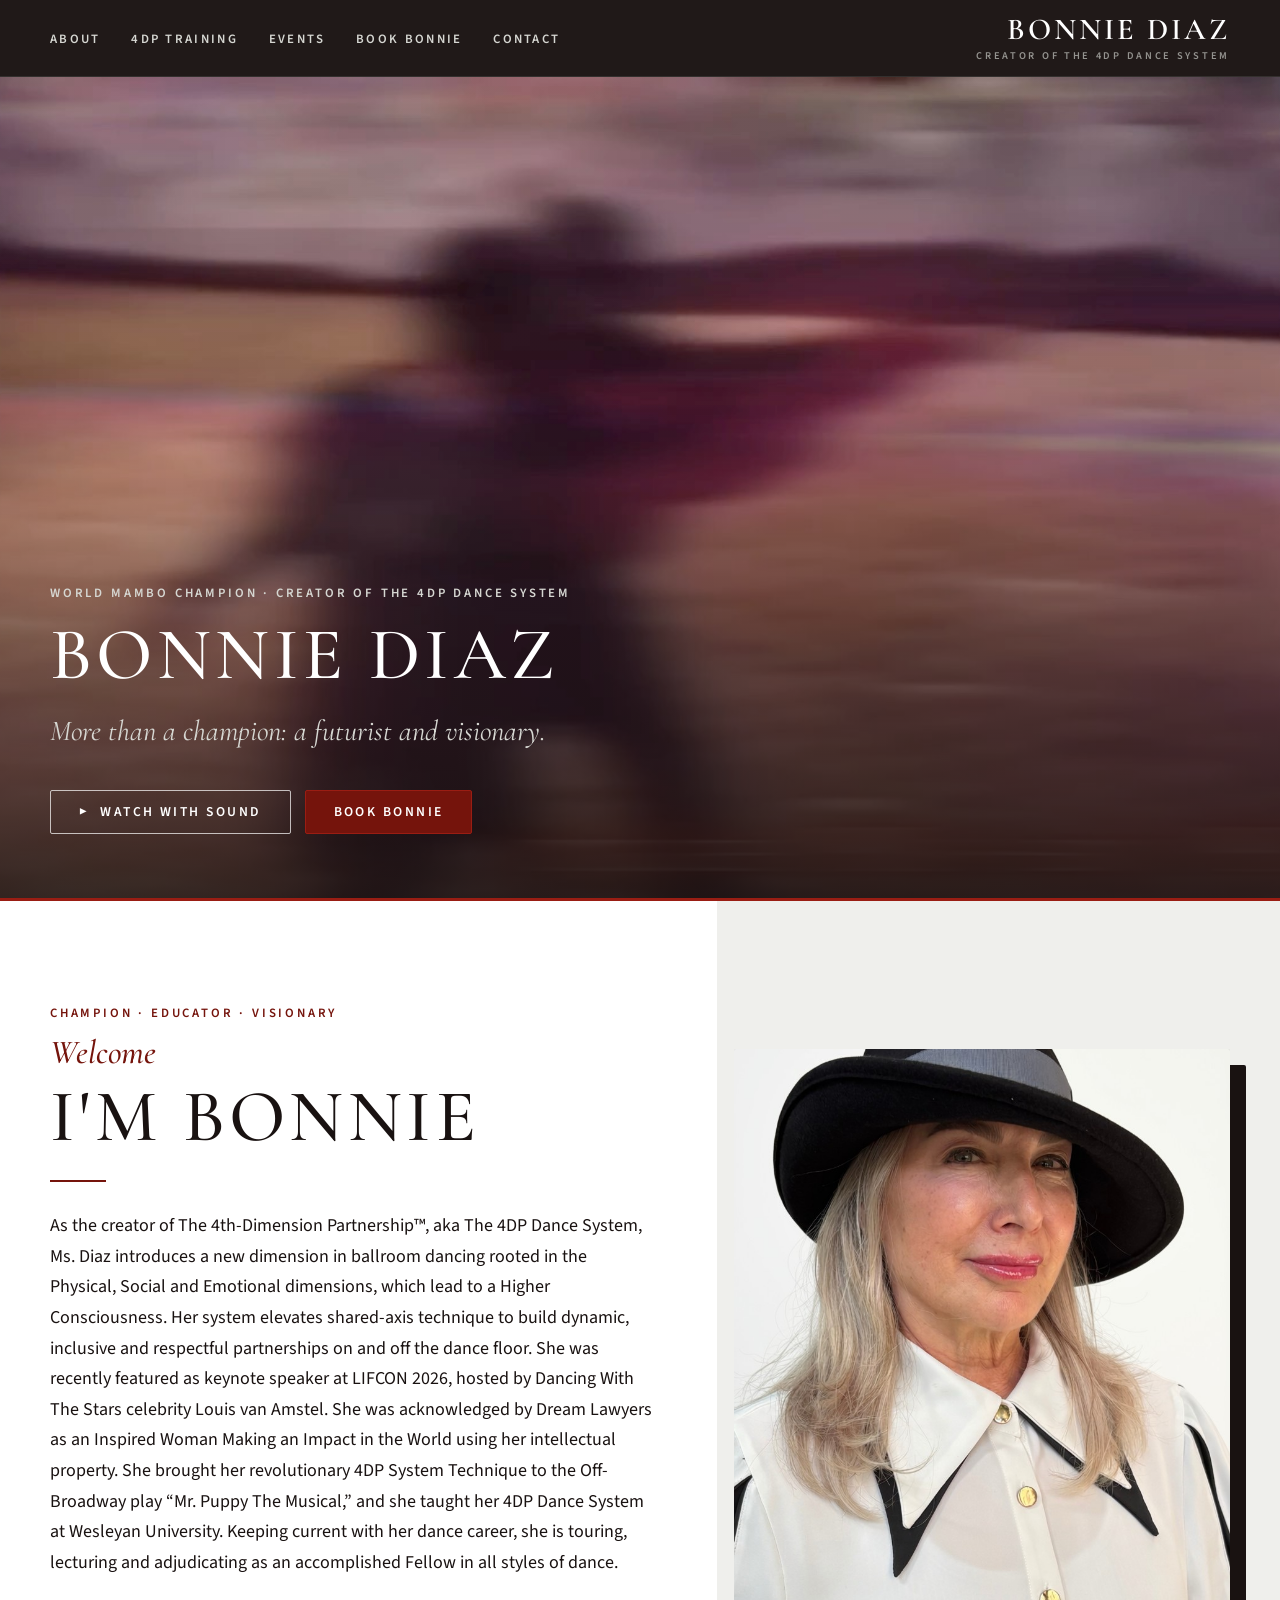
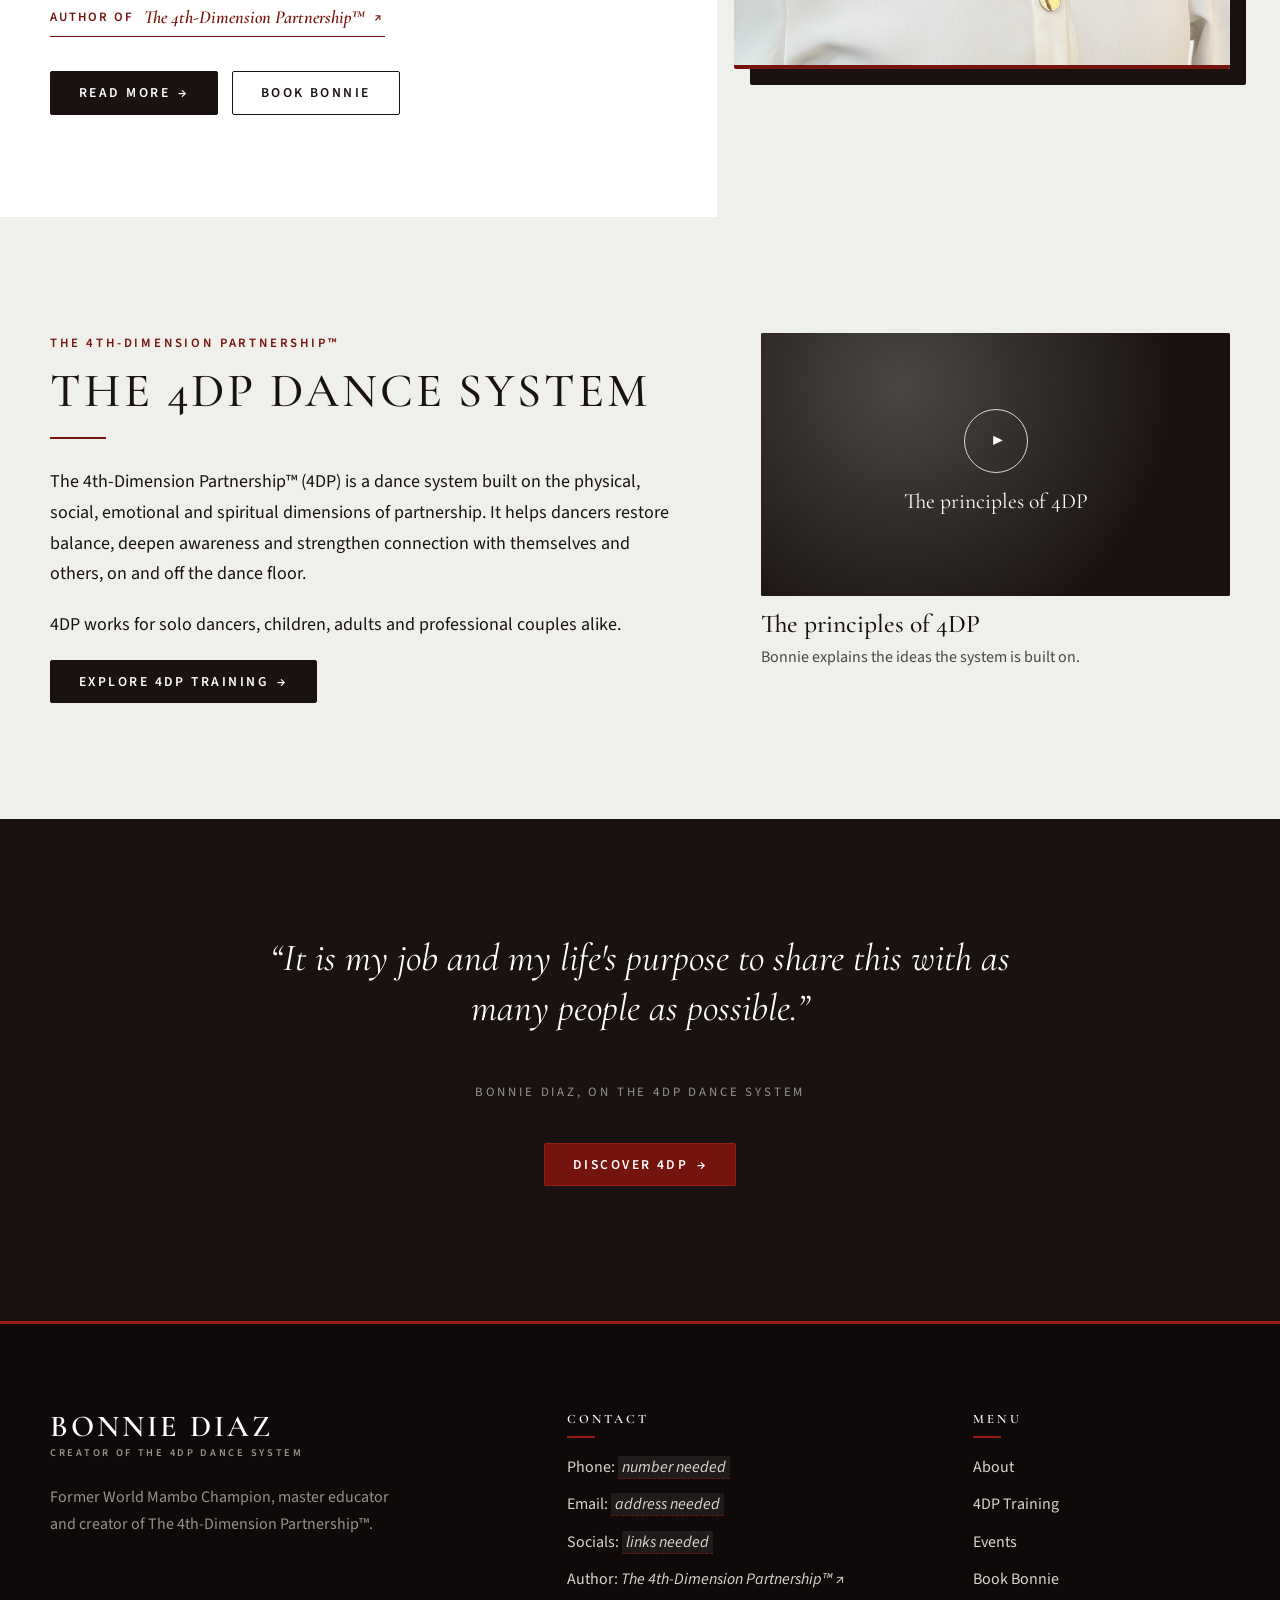
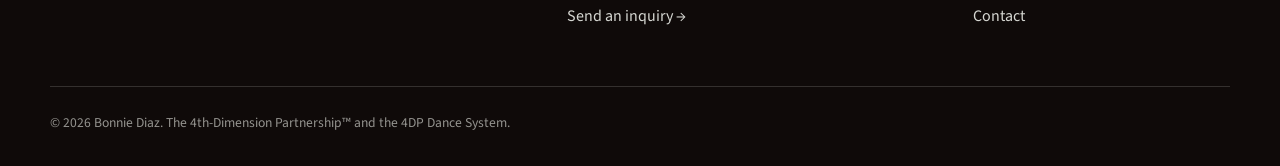
==== commit 2e9caafa: "Open with Bonnie's video reel, darker red, new photos and videos Team feedback from the Lifestyle We" ====
--- a/index.html
+++ b/index.html
@@ -8,8 +8,8 @@
   <link rel="preconnect" href="https://fonts.googleapis.com">
   <link rel="preconnect" href="https://fonts.gstatic.com" crossorigin>
   <link rel="stylesheet" href="https://fonts.googleapis.com/css2?family=Cormorant+Garamond:ital,wght@0,400;0,500;0,600;1,400;1,500&family=Source+Sans+3:wght@400;600&display=swap">
-  <link rel="stylesheet" href="assets/css/styles.css">
-  <script src="assets/js/main.js" defer></script>
+  <link rel="stylesheet" href="assets/css/styles.css?v=20261030">
+  <script src="assets/js/main.js?v=20261030" defer></script>
 </head>
 <body>
   <a class="skip-link" href="#main">Skip to content</a>
@@ -34,52 +34,76 @@
   </header>
 
   <main id="main">
+    <!-- Video reel first: the first element that loads -->
+    <section class="video-hero" data-hero-video aria-label="Bonnie Diaz video reel">
+      <video class="video-hero__media" autoplay muted loop playsinline preload="auto" poster="assets/img/video-posters/bio-reel.jpg">
+        <source src="assets/video/bio-reel.mp4" type="video/mp4">
+      </video>
+      <div class="video-hero__shade" aria-hidden="true"></div>
+      <button class="btn btn--light video-hero__close" type="button" data-hero-close>Close &times;</button>
+      <div class="wrap video-hero__content">
+        <span class="eyebrow">World Mambo Champion &middot; Creator of the 4DP Dance System</span>
+        <h1>Bonnie Diaz</h1>
+        <p class="video-hero__lead">More than a champion: a futurist and visionary.</p>
+        <div class="hero__actions">
+          <button class="btn btn--light" type="button" data-hero-sound>&#9654;&nbsp; Watch with sound</button>
+          <a class="btn btn--red" href="book-bonnie.html">Book Bonnie</a>
+        </div>
+      </div>
+    </section>
+
     <!-- Brief bio + photo -->
     <section class="hero">
       <div class="wrap">
         <div class="hero__text">
           <span class="eyebrow">Champion &middot; Educator &middot; Visionary</span>
           <span class="script">Welcome</span>
-          <h1>I'm Bonnie</h1>
+          <h2 class="hero__title">I'm Bonnie</h2>
           <hr class="rule">
           <p>As the creator of The 4th-Dimension Partnership&trade;, aka The 4DP Dance System, Ms. Diaz introduces a new dimension in ballroom dancing rooted in the Physical, Social and Emotional dimensions, which lead to a Higher Consciousness. Her system elevates shared-axis technique to build dynamic, inclusive and respectful partnerships on and off the dance floor. She was recently featured as keynote speaker at LIFCON 2026, hosted by Dancing With The Stars celebrity Louis van Amstel. She was acknowledged by Dream Lawyers as an Inspired Woman Making an Impact in the World using her intellectual property. She brought her revolutionary 4DP System Technique to the Off-Broadway play &ldquo;Mr. Puppy The Musical,&rdquo; and she taught her 4DP Dance System at Wesleyan University. Keeping current with her dance career, she is touring, lecturing and adjudicating as an accomplished Fellow in all styles of dance.</p>
+          <a class="author-link" href="https://www.amazon.com/4th-Dimension-PartnershipTM-Solution-World-Balance/dp/B0GHQ47T2D" target="_blank" rel="noopener">Author of <em>The 4th-Dimension Partnership&trade;</em> <span aria-hidden="true">&#8599;</span></a>
           <div class="hero__actions">
             <a class="btn" href="about.html#full-bio">Read more <span class="arrow" aria-hidden="true">&rarr;</span></a>
             <a class="btn btn--ghost" href="book-bonnie.html">Book Bonnie</a>
           </div>
         </div>
         <div class="hero__media">
-          <div class="portrait">
+          <div class="portrait portrait--top">
             <div class="portrait__placeholder" aria-hidden="true">
               <strong>Photo of Bonnie</strong>
-              <small>assets/img/bonnie-portrait.jpg</small>
             </div>
-            <img src="assets/img/bonnie-portrait.jpg" alt="Bonnie Diaz">
+            <img src="assets/img/photos/bonnie-black-hat.jpg" alt="Bonnie Diaz in a black hat and white blouse">
           </div>
         </div>
       </div>
     </section>
 
-    <!-- Introduction video (old + new footage, being edited) -->
-    <section class="section section--light">
-      <div class="wrap">
-        <div class="section__head section__head--center">
-          <span class="script">Meet</span>
-          <h2>Bonnie Diaz</h2>
+    <!-- The 4DP section (keep, per Jaylene) -->
+    <section class="section section--light" id="4dp">
+      <div class="wrap split split--reverse">
+        <div>
+          <span class="eyebrow">The 4th-Dimension Partnership&trade;</span>
+          <h2>The 4DP Dance System</h2>
           <hr class="rule">
-          <p class="lead">Decades of championship dancing, teaching and choreography, in her own words.</p>
+          <!-- Placeholder description from Bonnie's "Why I created 4DP" video. Replace with Bonnie's own paragraph. -->
+          <p>The 4th-Dimension Partnership&trade; (4DP) is a dance system built on the physical, social, emotional and spiritual dimensions of partnership. It helps dancers restore balance, deepen awareness and strengthen connection with themselves and others, on and off the dance floor.</p>
+          <p>4DP works for solo dancers, children, adults and professional couples alike.</p>
+          <a class="btn" href="4dp-training.html">Explore 4DP Training <span class="arrow" aria-hidden="true">&rarr;</span></a>
         </div>
-        <figure class="video video-feature">
+        <figure class="video">
           <div class="video__frame">
-            <video controls preload="metadata" playsinline>
-              <source src="assets/video/intro.mp4" type="video/mp4">
+            <video controls preload="metadata" playsinline poster="assets/img/video-posters/4dp-principles.jpg">
+              <source src="assets/video/4dp-principles.mp4" type="video/mp4">
             </video>
             <div class="video__placeholder" aria-hidden="true">
               <span class="video__play">&#9654;</span>
-              <p>Bonnie's introduction video</p>
-              <small>Coming soon &middot; assets/video/intro.mp4</small>
+              <p>The principles of 4DP</p>
             </div>
           </div>
+          <figcaption>
+            <h3>The principles of 4DP</h3>
+            <p>Bonnie explains the ideas the system is built on.</p>
+          </figcaption>
         </figure>
       </div>
     </section>
@@ -111,6 +135,7 @@
             <li>Phone: <span class="todo">number needed</span></li>
             <li>Email: <span class="todo">address needed</span></li>
             <li>Socials: <span class="todo">links needed</span></li>
+            <li><a href="https://www.amazon.com/4th-Dimension-PartnershipTM-Solution-World-Balance/dp/B0GHQ47T2D" target="_blank" rel="noopener">Author: <em>The 4th-Dimension Partnership&trade;</em> &#8599;</a></li>
             <li><a href="book-bonnie.html#contact">Send an inquiry &rarr;</a></li>
           </ul>
         </div>
--- a/assets/css/styles.css
+++ b/assets/css/styles.css
@@ -1,11 +1,13 @@
 /* Bonnie Diaz — site styles
    Brand: tailored black and white with hints of red (client's reference: a black suit,
-   white shirt and red tie) and shades of gray. Palette from the client's brand board:
-   C7372C red · 710D0B deep red · 191211 black · 4A4743 / 94938F / D6D7D2 grays. */
+   white shirt and red tie) and shades of gray. Red is the client's swatch #75140C
+   (the brighter C7372C read as orange); grays from the brand board:
+   191211 black · 4A4743 / 94938F / D6D7D2. */
 
 :root {
-  --red: #c7372c;
-  --red-deep: #710d0b;
+  --red: #75140c;          /* client swatch: accents, links, buttons */
+  --red-deep: #4e0c07;     /* hover / pressed */
+  --red-line: #9a1d13;     /* same red, lifted just enough to show as thin lines on black */
   --ink: #191211;
   --ink-deep: #0f0a09;
   --gray-dark: #4a4743;
@@ -44,8 +46,8 @@
 }
 
 img, video { max-width: 100%; display: block; }
-a { color: var(--red-deep); }
-a:hover { color: var(--red); }
+a { color: var(--red); }
+a:hover { color: var(--red-deep); }
 
 :focus-visible { outline: 2px solid var(--red); outline-offset: 3px; }
 
@@ -99,7 +101,7 @@
 
 /* Text that still needs real content from Bonnie */
 .todo {
-  background: #f7e4e2;
+  background: #f3e2e0;
   border-bottom: 1px dashed var(--red);
   padding: 0 4px;
   font-style: italic;
@@ -124,8 +126,55 @@
 .btn:hover { background: var(--red); border-color: var(--red); color: var(--white); }
 .btn--ghost { background: transparent; color: var(--ink); }
 .btn--ghost:hover { background: var(--ink); border-color: var(--ink); color: var(--white); }
-.btn--red { background: var(--red); border-color: var(--red); }
+.btn--red { background: var(--red); border-color: var(--red-line); }
 .btn--red:hover { background: var(--white); border-color: var(--white); color: var(--ink); }
+.btn--light { background: transparent; border-color: rgba(255, 255, 255, 0.7); color: var(--white); }
+.btn--light:hover { background: var(--white); border-color: var(--white); color: var(--ink); }
+
+/* On black, the deep red is too dark for text: accent lines stay red, accent text goes gray */
+.page-head .script, .section--dark .script, .video-hero .eyebrow { color: var(--gray-light); }
+.section--dark .rule { background: var(--red-line); }
+
+/* ---------- Opening video (Home): the first thing that loads ---------- */
+
+.video-hero {
+  position: relative; overflow: hidden; background: var(--ink);
+  height: min(calc(100svh - var(--header-h)), 860px); min-height: 460px;
+  border-bottom: 3px solid var(--red-line);
+}
+.video-hero__media { position: absolute; inset: 0; width: 100%; height: 100%; object-fit: cover; }
+.video-hero__shade {
+  position: absolute; inset: 0; pointer-events: none;
+  background: linear-gradient(180deg, rgba(25, 18, 17, 0.05) 35%, rgba(25, 18, 17, 0.88) 100%);
+}
+.video-hero__content {
+  position: absolute; left: 0; right: 0; bottom: clamp(28px, 6vw, 64px);
+  color: var(--white);
+}
+.video-hero h1 { color: var(--white); margin-bottom: 0.15em; }
+.video-hero__lead { font-family: var(--font-serif); font-style: italic; font-size: clamp(1.3rem, 2.4vw, 1.8rem); color: var(--gray-light); margin: 0 0 1.2em; }
+.video-hero.is-playing-sound .video-hero__shade,
+.video-hero.is-playing-sound .video-hero__content { opacity: 0; pointer-events: none; transition: opacity 0.4s; }
+.video-hero__close {
+  position: absolute; top: 16px; right: 16px; z-index: 2; display: none;
+}
+.video-hero.is-playing-sound .video-hero__close { display: inline-flex; }
+@media (max-width: 600px) {
+  .video-hero { height: auto; min-height: 0; aspect-ratio: auto; }
+  .video-hero__media { position: relative; height: auto; aspect-ratio: 16 / 9; }
+  .video-hero__shade { display: none; }
+  .video-hero__content { position: static; padding: 28px 0 36px; }
+  .video-hero.is-playing-sound .video-hero__content { opacity: 1; pointer-events: auto; }
+}
+
+/* Author link (Jeremy: "Add an author link") */
+.author-link {
+  display: inline-flex; align-items: center; gap: 10px; margin: 4px 0 26px;
+  font-size: 0.8rem; font-weight: 600; letter-spacing: 0.16em; text-transform: uppercase;
+  color: var(--red); text-decoration: none; border-bottom: 1px solid currentColor; padding-bottom: 3px;
+}
+.author-link em { font-family: var(--font-serif); font-size: 1.15rem; letter-spacing: 0; text-transform: none; }
+.author-link:hover { color: var(--red-deep); }
 .btn .arrow { transition: transform 0.2s; }
 .btn:hover .arrow { transform: translateX(4px); }
 .btn[aria-expanded="true"] .arrow { transform: rotate(180deg); }
@@ -149,7 +198,7 @@
   color: var(--gray-light); text-decoration: none; padding: 6px 0; border-bottom: 2px solid transparent;
 }
 .site-nav a:hover { color: var(--white); }
-.site-nav a[aria-current="page"] { color: var(--white); border-bottom-color: var(--red); }
+.site-nav a[aria-current="page"] { color: var(--white); border-bottom-color: var(--red-line); }
 
 /* Brief: client's name sits in the upper-right corner */
 .brand { text-align: right; text-decoration: none; line-height: 1; margin-left: auto; }
@@ -172,12 +221,12 @@
   .nav-toggle { display: block; }
   .site-nav {
     position: absolute; top: 100%; left: 0; right: 0;
-    background: var(--ink); border-bottom: 2px solid var(--red);
+    background: var(--ink); border-bottom: 2px solid var(--red-line);
     display: none;
   }
   .site-nav ul { flex-direction: column; gap: 0; padding: 8px var(--gutter) 20px; }
   .site-nav a { display: block; padding: 14px 0; border-bottom: 1px solid var(--line-dark); }
-  .site-nav a[aria-current="page"] { color: var(--red); border-bottom-color: var(--line-dark); }
+  .site-nav a[aria-current="page"] { color: var(--white); border-bottom-color: var(--line-dark); box-shadow: inset 3px 0 0 var(--red-line); padding-left: 12px; }
   .nav-open .site-nav { display: block; }
   .nav-open .nav-toggle span:nth-child(1) { transform: translateY(8px) rotate(45deg); }
   .nav-open .nav-toggle span:nth-child(2) { opacity: 0; }
@@ -201,7 +250,7 @@
   background: var(--ink);
   padding-block: clamp(56px, 8vw, 96px) clamp(48px, 7vw, 80px);
   text-align: center;
-  border-bottom: 3px solid var(--red-deep);
+  border-bottom: 3px solid var(--red-line);
 }
 .page-head h1 { color: var(--white); }
 .page-head .lead { max-width: 640px; margin: 0.6em auto 0; color: var(--gray-light); }
@@ -213,7 +262,7 @@
   display: grid; grid-template-columns: 1.1fr 0.9fr; gap: clamp(32px, 6vw, 80px);
   align-items: center; padding-block: clamp(48px, 8vw, 104px);
 }
-.hero__text h1 { margin-bottom: 0.3em; }
+.hero__text h1, .hero__title { margin-bottom: 0.3em; font-size: clamp(2.6rem, 6vw, 4.6rem); }
 .hero__actions { display: flex; flex-wrap: wrap; gap: 14px; margin-top: 8px; }
 
 @media (max-width: 860px) {
@@ -233,6 +282,7 @@
 @media (max-width: 860px) { .portrait { box-shadow: 10px 10px 0 var(--ink); margin-right: 10px; } }
 .portrait img { position: absolute; inset: 0; width: 100%; height: 100%; object-fit: cover; }
 .portrait img.is-missing { display: none; }
+.portrait--top img { object-position: center 15%; }
 .portrait__placeholder {
   position: absolute; inset: 0; display: grid; place-content: center; text-align: center; gap: 6px;
   color: var(--ink); padding: 24px;
@@ -393,7 +443,7 @@
   width: 100%; padding: 14px 16px; border: 1px solid var(--gray-light); border-radius: var(--radius);
   background: var(--white); font: 400 1rem/1.5 var(--font-sans); color: var(--ink);
 }
-.form input:focus, .form textarea:focus { outline: none; border-color: var(--red); box-shadow: 0 0 0 3px rgba(199, 55, 44, 0.18); }
+.form input:focus, .form textarea:focus { outline: none; border-color: var(--red); box-shadow: 0 0 0 3px rgba(117, 20, 12, 0.18); }
 .form textarea { min-height: 140px; resize: vertical; }
 .form__status { margin: 0; font-size: 1rem; }
 .form__status.is-success { color: #2f6b3a; }
@@ -403,7 +453,7 @@
 
 .site-footer {
   background: var(--ink-deep); color: var(--gray-light);
-  border-top: 3px solid var(--red-deep);
+  border-top: 3px solid var(--red-line);
   padding-block: clamp(56px, 7vw, 88px) 32px;
 }
 .site-footer a { color: var(--gray-light); text-decoration: none; }
@@ -415,7 +465,7 @@
 .footer-title {
   font-size: 0.8rem; font-weight: 600; letter-spacing: 0.24em; text-transform: uppercase; color: var(--white); margin: 0 0 16px;
 }
-.footer-title::after { content: ""; display: block; width: 28px; height: 2px; background: var(--red); margin-top: 10px; }
+.footer-title::after { content: ""; display: block; width: 28px; height: 2px; background: var(--red-line); margin-top: 10px; }
 .footer-list { list-style: none; margin: 0; padding: 0; display: grid; gap: 10px; font-size: 1rem; }
 .footer-list .todo { background: rgba(255, 255, 255, 0.07); color: var(--gray-light); }
 .footer-base {
@@ -427,3 +477,8 @@
   html { scroll-behavior: auto; }
   * { transition: none !important; }
 }
+
+/* Vertical (phone) video, e.g. the LaBlast testimonial */
+.video--portrait { max-width: 380px; }
+.video--portrait .video__frame { aspect-ratio: 720 / 888; }
+@media (max-width: 860px) { .video--portrait { margin-inline: auto; } }
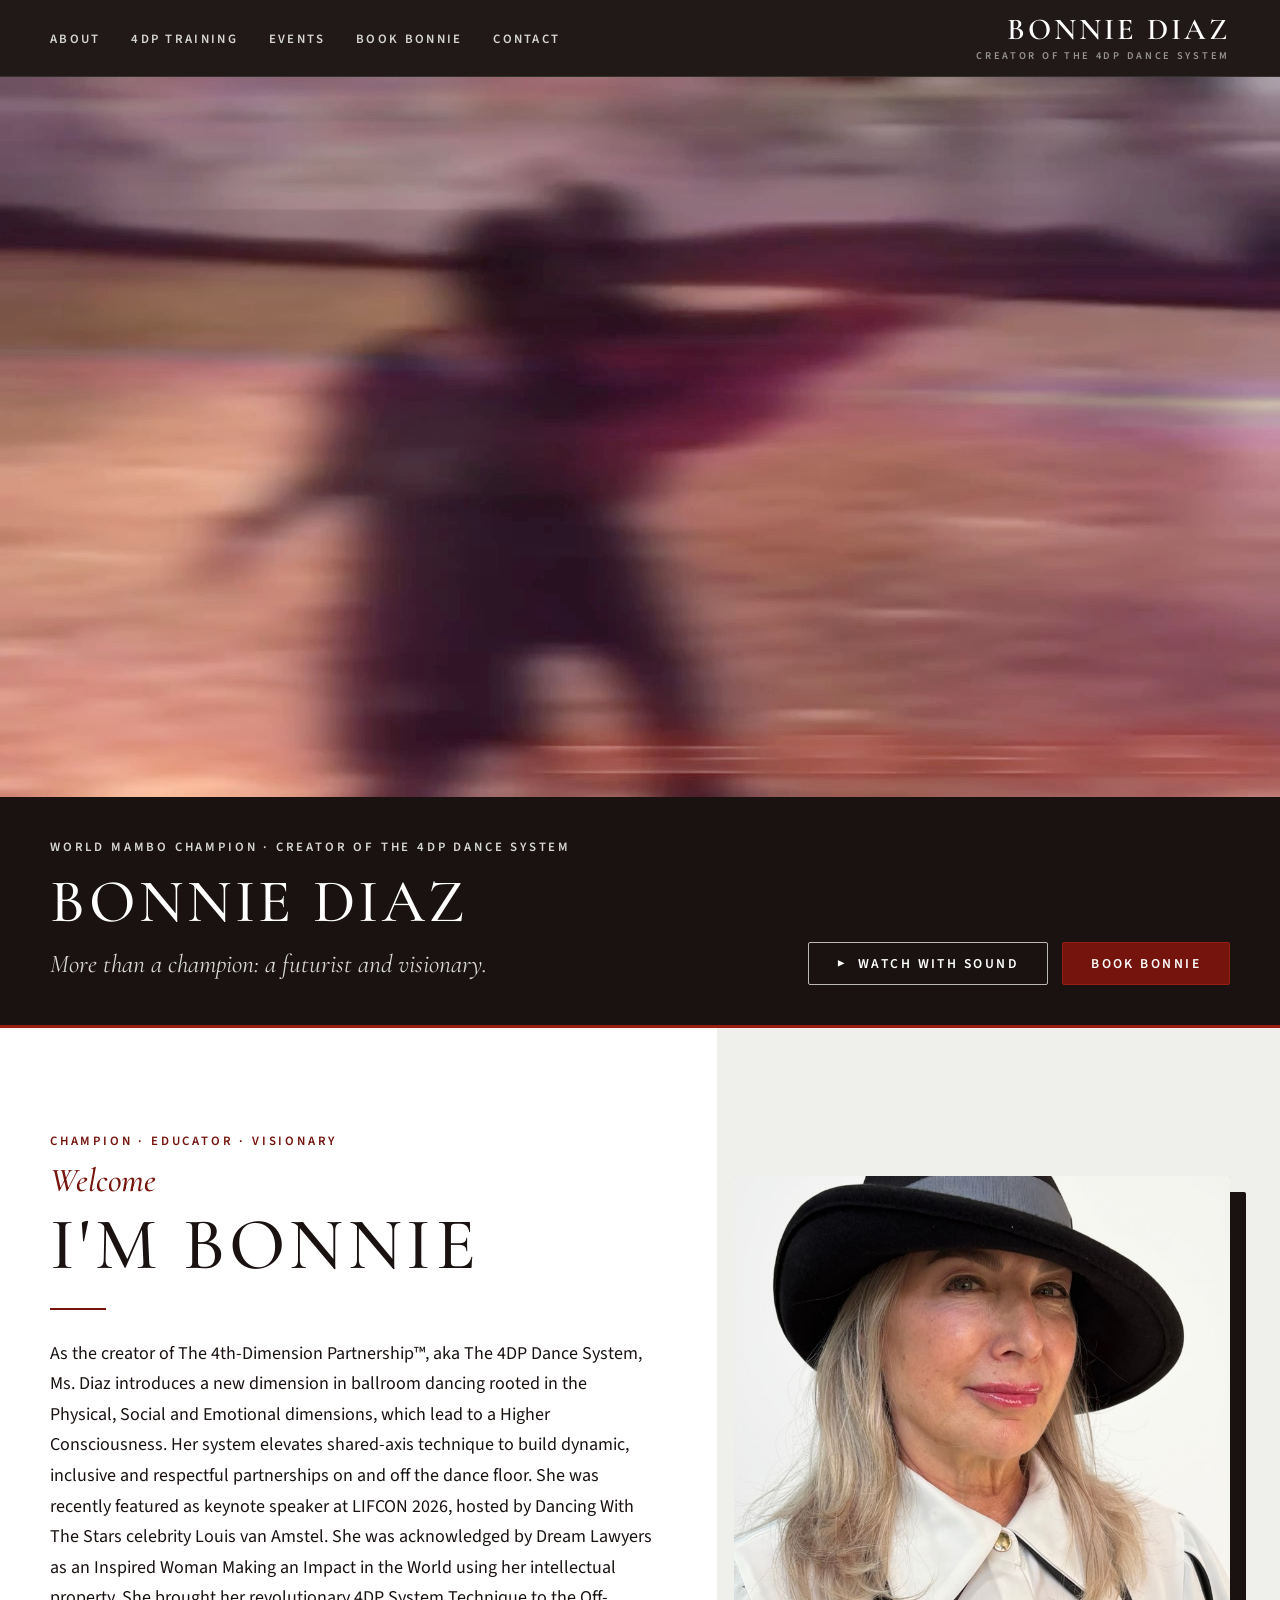
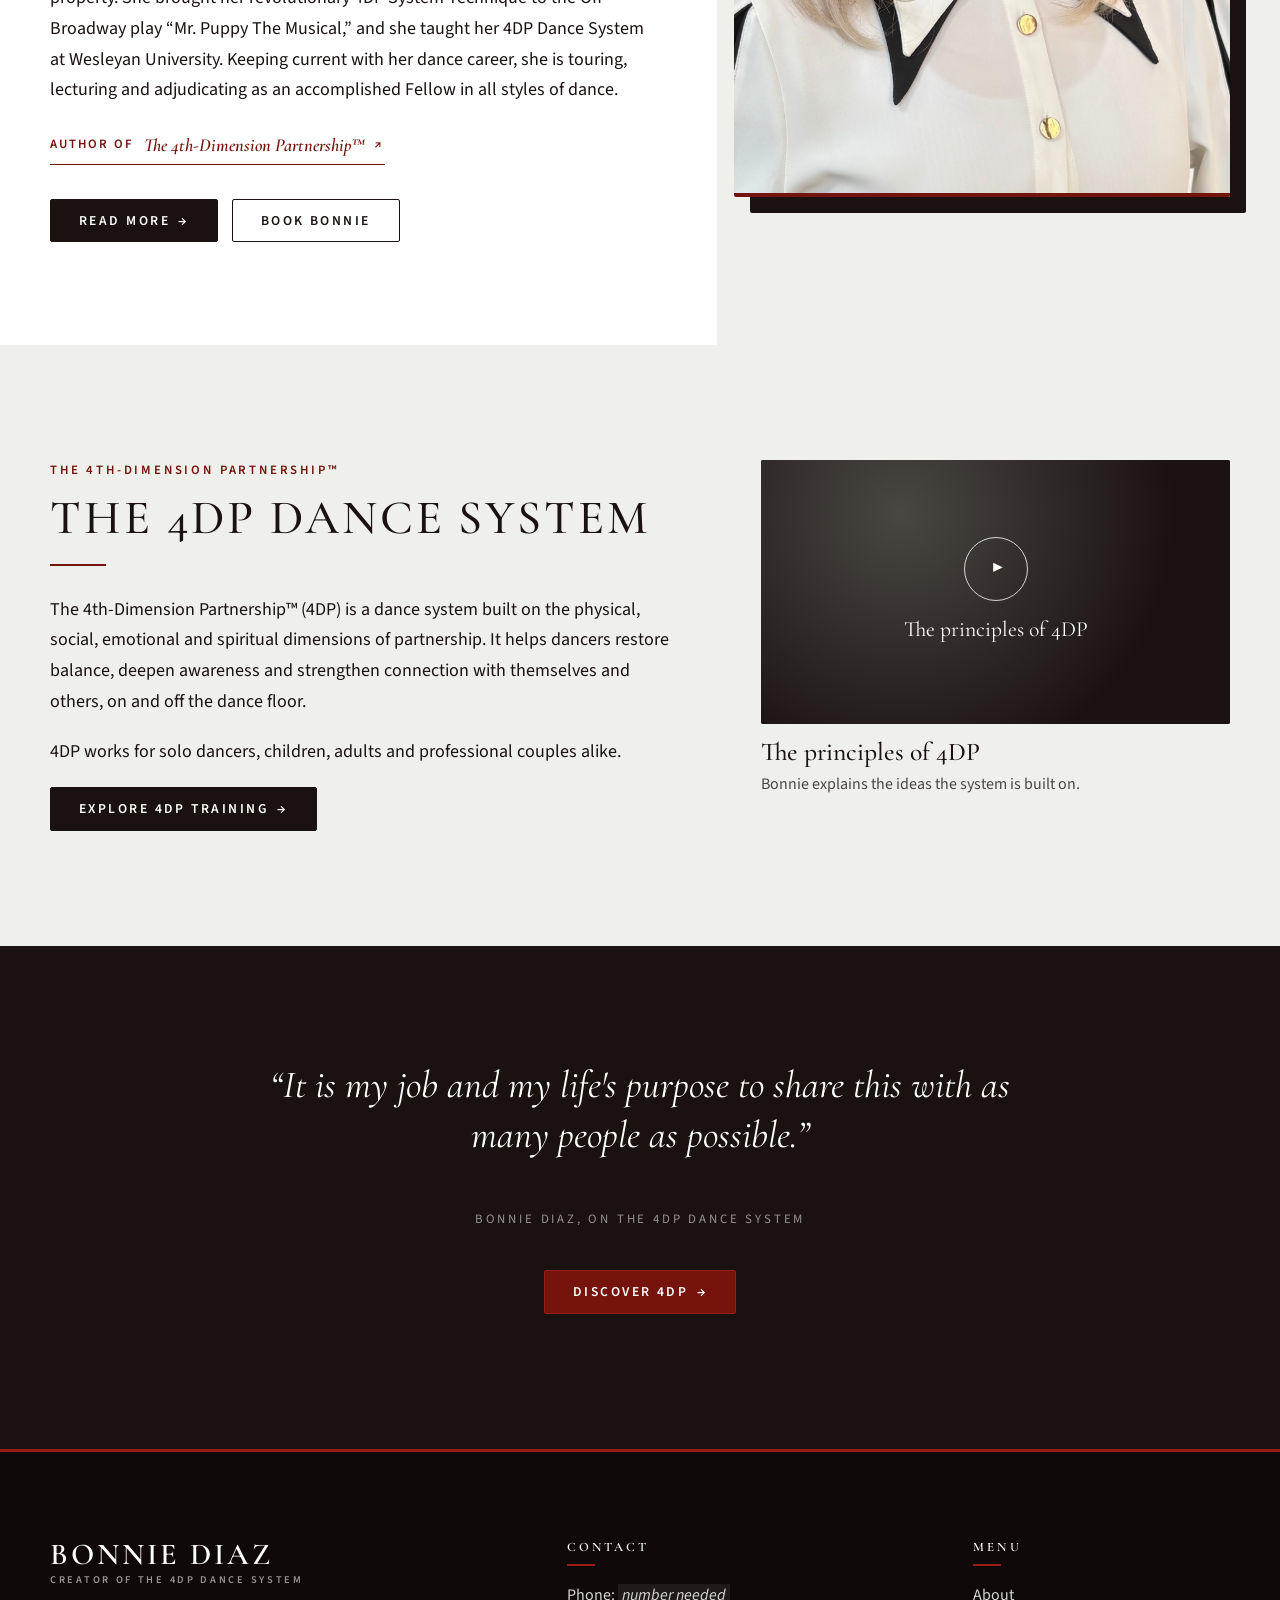
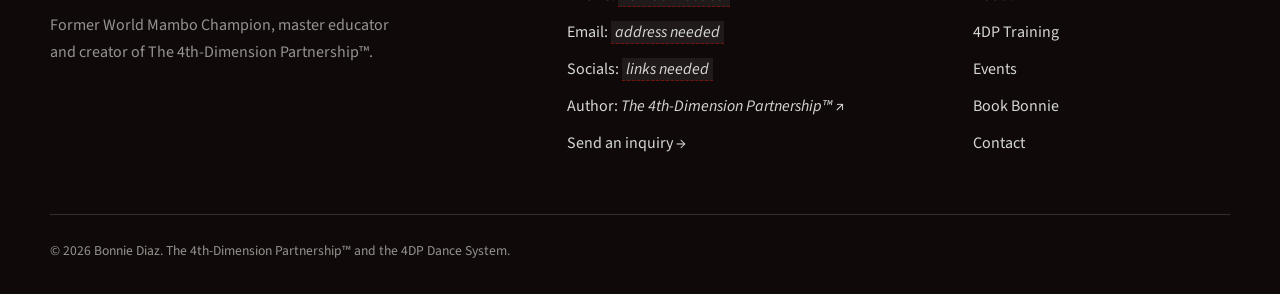
==== commit 8a38196f: "Show the whole opening video at every screen size The bio reel has burned-in captions down both side" ====
--- a/index.html
+++ b/index.html
@@ -8,8 +8,8 @@
   <link rel="preconnect" href="https://fonts.googleapis.com">
   <link rel="preconnect" href="https://fonts.gstatic.com" crossorigin>
   <link rel="stylesheet" href="https://fonts.googleapis.com/css2?family=Cormorant+Garamond:ital,wght@0,400;0,500;0,600;1,400;1,500&family=Source+Sans+3:wght@400;600&display=swap">
-  <link rel="stylesheet" href="assets/css/styles.css?v=20261030">
-  <script src="assets/js/main.js?v=20261030" defer></script>
+  <link rel="stylesheet" href="assets/css/styles.css?v=20261030d">
+  <script src="assets/js/main.js?v=20261030d" defer></script>
 </head>
 <body>
   <a class="skip-link" href="#main">Skip to content</a>
@@ -39,7 +39,6 @@
       <video class="video-hero__media" autoplay muted loop playsinline preload="auto" poster="assets/img/video-posters/bio-reel.jpg">
         <source src="assets/video/bio-reel.mp4" type="video/mp4">
       </video>
-      <div class="video-hero__shade" aria-hidden="true"></div>
       <button class="btn btn--light video-hero__close" type="button" data-hero-close>Close &times;</button>
       <div class="wrap video-hero__content">
         <span class="eyebrow">World Mambo Champion &middot; Creator of the 4DP Dance System</span>
--- a/assets/css/styles.css
+++ b/assets/css/styles.css
@@ -137,34 +137,25 @@
 
 /* ---------- Opening video (Home): the first thing that loads ---------- */
 
-.video-hero {
-  position: relative; overflow: hidden; background: var(--ink);
-  height: min(calc(100svh - var(--header-h)), 860px); min-height: 460px;
-  border-bottom: 3px solid var(--red-line);
-}
-.video-hero__media { position: absolute; inset: 0; width: 100%; height: 100%; object-fit: cover; }
-.video-hero__shade {
-  position: absolute; inset: 0; pointer-events: none;
-  background: linear-gradient(180deg, rgba(25, 18, 17, 0.05) 35%, rgba(25, 18, 17, 0.88) 100%);
+.video-hero { position: relative; background: var(--ink); border-bottom: 3px solid var(--red-line); }
+/* The reel has burned-in captions down both sides, so nothing is laid over it and the whole frame always shows */
+.video-hero__media {
+  display: block; width: 100%; aspect-ratio: 16 / 9;
+  max-height: calc(100svh - var(--header-h)); /* never taller than the screen */
+  object-fit: contain; background: #000;
 }
 .video-hero__content {
-  position: absolute; left: 0; right: 0; bottom: clamp(28px, 6vw, 64px);
-  color: var(--white);
-}
-.video-hero h1 { color: var(--white); margin-bottom: 0.15em; }
-.video-hero__lead { font-family: var(--font-serif); font-style: italic; font-size: clamp(1.3rem, 2.4vw, 1.8rem); color: var(--gray-light); margin: 0 0 1.2em; }
-.video-hero.is-playing-sound .video-hero__shade,
-.video-hero.is-playing-sound .video-hero__content { opacity: 0; pointer-events: none; transition: opacity 0.4s; }
-.video-hero__close {
-  position: absolute; top: 16px; right: 16px; z-index: 2; display: none;
-}
+  display: grid; grid-template-columns: 1fr auto; column-gap: 32px; align-items: end;
+  padding-block: clamp(24px, 3.5vw, 40px); color: var(--white);
+}
+.video-hero__content .hero__actions { grid-column: 2; grid-row: 1 / span 3; margin: 0; }
+.video-hero h1 { color: var(--white); margin-bottom: 0.1em; font-size: clamp(2.2rem, 5vw, 3.8rem); }
+.video-hero__lead { font-family: var(--font-serif); font-style: italic; font-size: clamp(1.2rem, 2vw, 1.6rem); color: var(--gray-light); margin: 0; }
+.video-hero__close { position: absolute; top: 16px; right: 16px; z-index: 2; display: none; }
 .video-hero.is-playing-sound .video-hero__close { display: inline-flex; }
-@media (max-width: 600px) {
-  .video-hero { height: auto; min-height: 0; aspect-ratio: auto; }
-  .video-hero__media { position: relative; height: auto; aspect-ratio: 16 / 9; }
-  .video-hero__shade { display: none; }
-  .video-hero__content { position: static; padding: 28px 0 36px; }
-  .video-hero.is-playing-sound .video-hero__content { opacity: 1; pointer-events: auto; }
+@media (max-width: 900px) {
+  .video-hero__content { grid-template-columns: 1fr; }
+  .video-hero__content .hero__actions { grid-column: 1; grid-row: auto; margin-top: 22px; }
 }
 
 /* Author link (Jeremy: "Add an author link") */
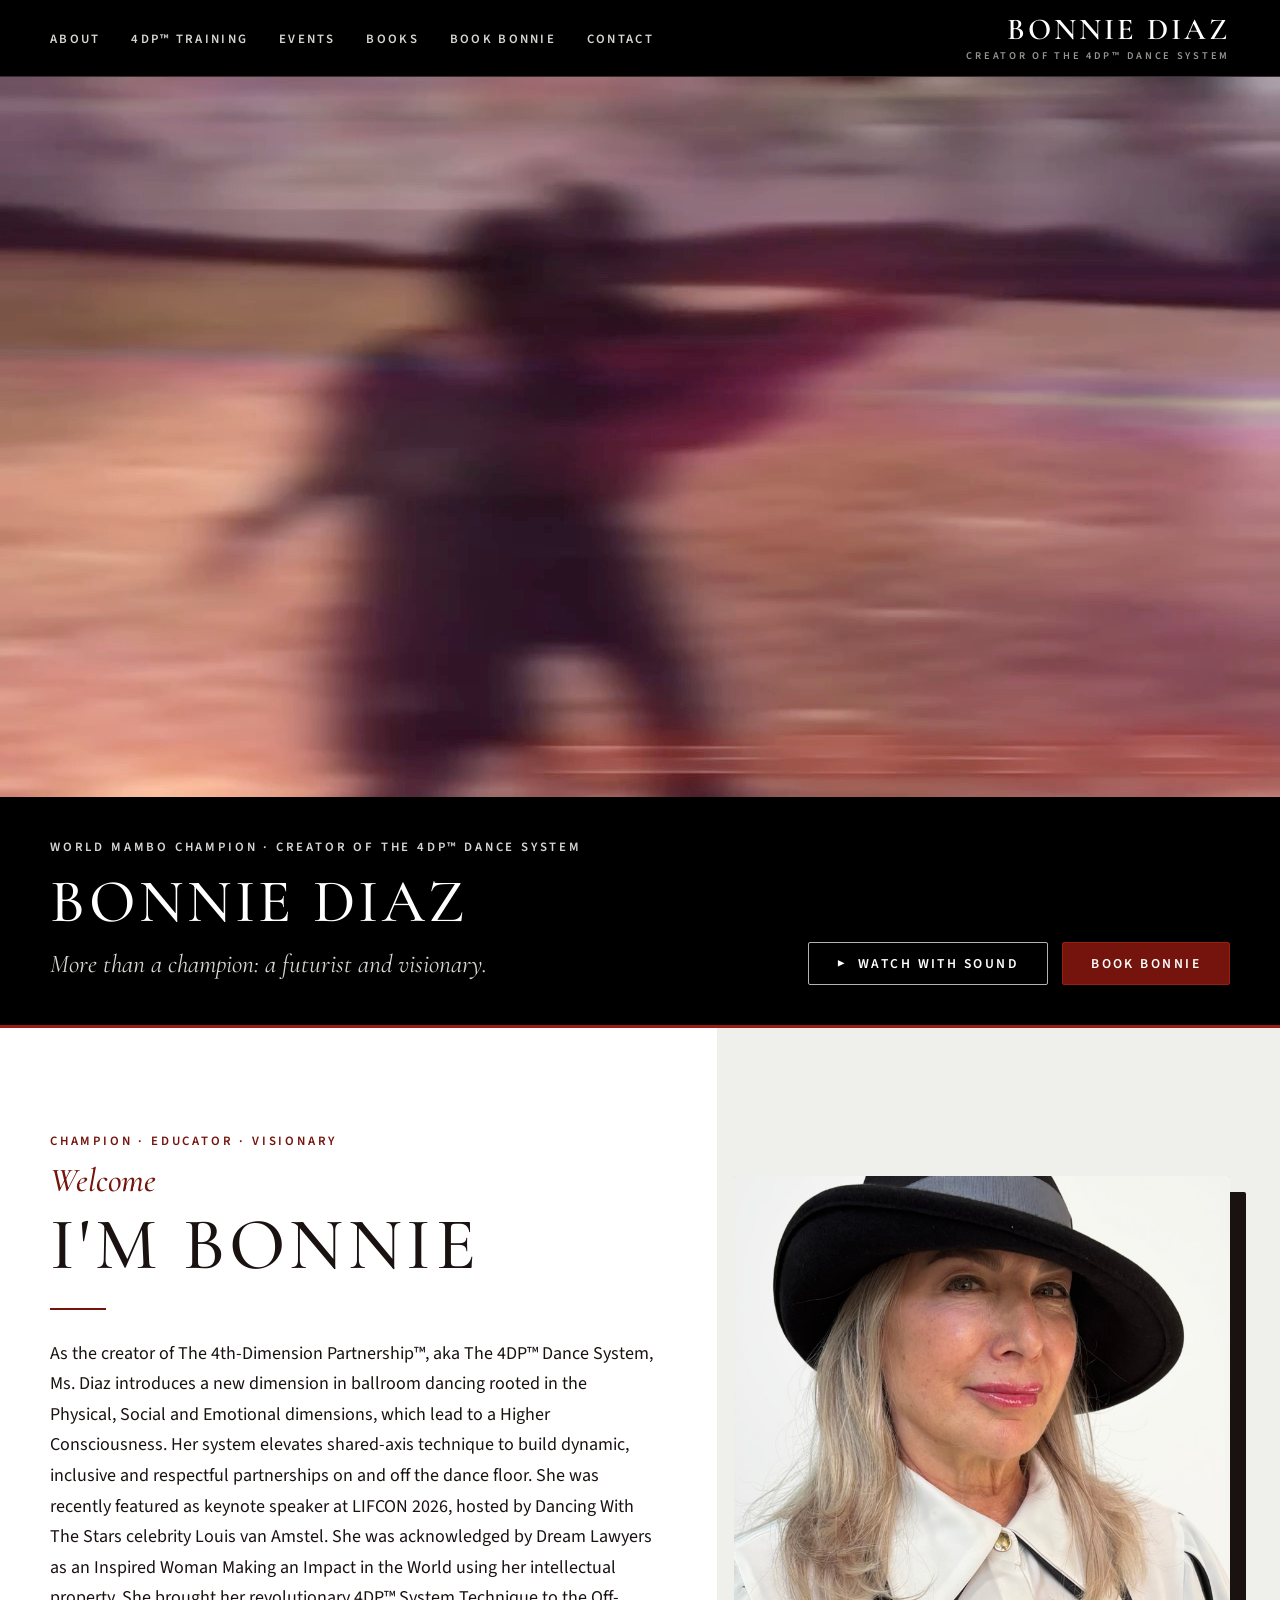
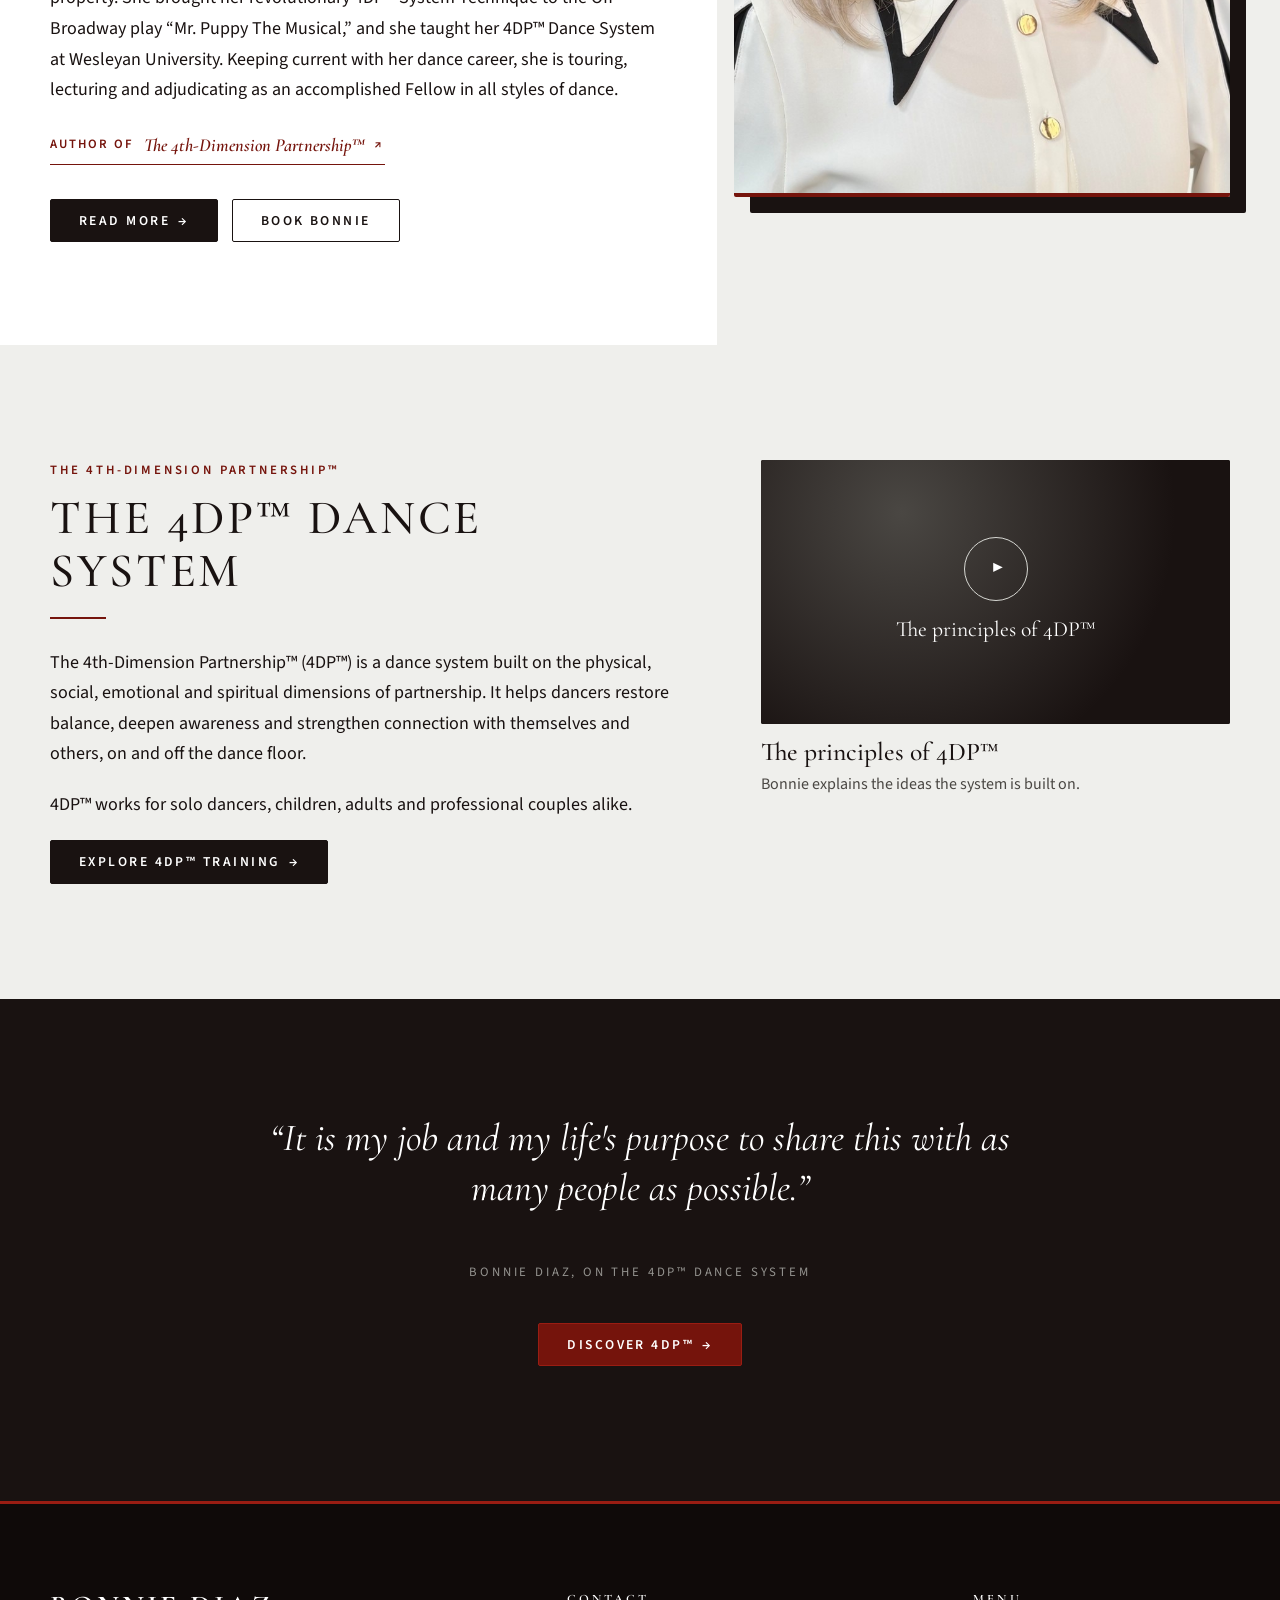
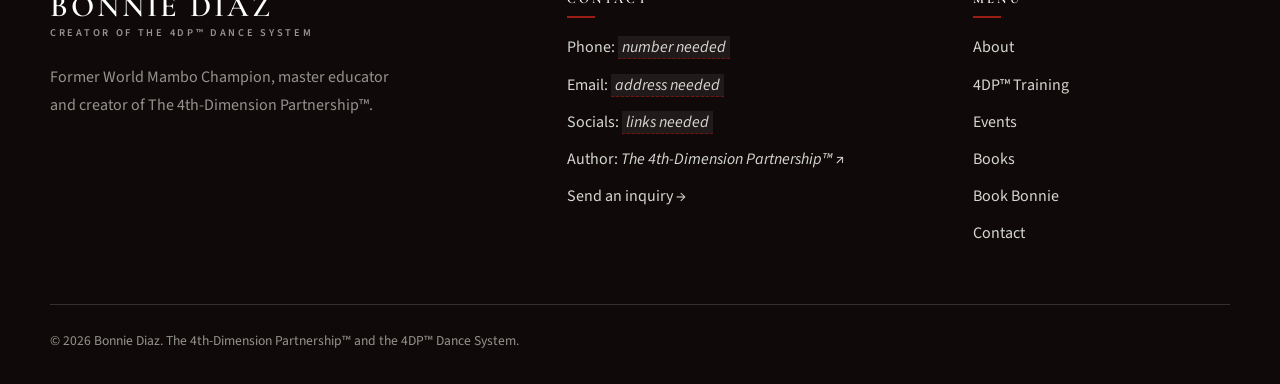
==== commit bb1353c1: "Add Books page, trademark 4DP, match header black to the video Jeremy's feedback: - New Books page i" ====
--- a/index.html
+++ b/index.html
@@ -3,13 +3,13 @@
 <head>
   <meta charset="utf-8">
   <meta name="viewport" content="width=device-width, initial-scale=1">
-  <title>Bonnie Diaz | Creator of the 4DP Dance System</title>
-  <meta name="description" content="Bonnie Diaz: former World Mambo Champion, master educator and creator of The 4th-Dimension Partnership™ (4DP) Dance System.">
+  <title>Bonnie Diaz | Creator of the 4DP™ Dance System</title>
+  <meta name="description" content="Bonnie Diaz: former World Mambo Champion, master educator and creator of The 4th-Dimension Partnership™ (4DP™) Dance System.">
   <link rel="preconnect" href="https://fonts.googleapis.com">
   <link rel="preconnect" href="https://fonts.gstatic.com" crossorigin>
   <link rel="stylesheet" href="https://fonts.googleapis.com/css2?family=Cormorant+Garamond:ital,wght@0,400;0,500;0,600;1,400;1,500&family=Source+Sans+3:wght@400;600&display=swap">
-  <link rel="stylesheet" href="assets/css/styles.css?v=20261030d">
-  <script src="assets/js/main.js?v=20261030d" defer></script>
+  <link rel="stylesheet" href="assets/css/styles.css?v=20261101">
+  <script src="assets/js/main.js?v=20261101" defer></script>
 </head>
 <body>
   <a class="skip-link" href="#main">Skip to content</a>
@@ -20,15 +20,16 @@
       <nav class="site-nav" id="site-nav" aria-label="Main">
         <ul>
           <li><a href="about.html">About</a></li>
-          <li><a href="4dp-training.html">4DP Training</a></li>
+          <li><a href="4dp-training.html">4DP&trade; Training</a></li>
           <li><a href="events.html">Events</a></li>
+          <li><a href="books.html">Books</a></li>
           <li><a href="book-bonnie.html">Book Bonnie</a></li>
           <li><a href="book-bonnie.html#contact">Contact</a></li>
         </ul>
       </nav>
       <a class="brand" href="index.html" aria-label="Bonnie Diaz, home">
         <span class="brand__name">Bonnie Diaz</span>
-        <span class="brand__tag">Creator of the 4DP Dance System</span>
+        <span class="brand__tag">Creator of the 4DP&trade; Dance System</span>
       </a>
     </div>
   </header>
@@ -41,7 +42,7 @@
       </video>
       <button class="btn btn--light video-hero__close" type="button" data-hero-close>Close &times;</button>
       <div class="wrap video-hero__content">
-        <span class="eyebrow">World Mambo Champion &middot; Creator of the 4DP Dance System</span>
+        <span class="eyebrow">World Mambo Champion &middot; Creator of the 4DP&trade; Dance System</span>
         <h1>Bonnie Diaz</h1>
         <p class="video-hero__lead">More than a champion: a futurist and visionary.</p>
         <div class="hero__actions">
@@ -59,7 +60,7 @@
           <span class="script">Welcome</span>
           <h2 class="hero__title">I'm Bonnie</h2>
           <hr class="rule">
-          <p>As the creator of The 4th-Dimension Partnership&trade;, aka The 4DP Dance System, Ms. Diaz introduces a new dimension in ballroom dancing rooted in the Physical, Social and Emotional dimensions, which lead to a Higher Consciousness. Her system elevates shared-axis technique to build dynamic, inclusive and respectful partnerships on and off the dance floor. She was recently featured as keynote speaker at LIFCON 2026, hosted by Dancing With The Stars celebrity Louis van Amstel. She was acknowledged by Dream Lawyers as an Inspired Woman Making an Impact in the World using her intellectual property. She brought her revolutionary 4DP System Technique to the Off-Broadway play &ldquo;Mr. Puppy The Musical,&rdquo; and she taught her 4DP Dance System at Wesleyan University. Keeping current with her dance career, she is touring, lecturing and adjudicating as an accomplished Fellow in all styles of dance.</p>
+          <p>As the creator of The 4th-Dimension Partnership&trade;, aka The 4DP&trade; Dance System, Ms. Diaz introduces a new dimension in ballroom dancing rooted in the Physical, Social and Emotional dimensions, which lead to a Higher Consciousness. Her system elevates shared-axis technique to build dynamic, inclusive and respectful partnerships on and off the dance floor. She was recently featured as keynote speaker at LIFCON 2026, hosted by Dancing With The Stars celebrity Louis van Amstel. She was acknowledged by Dream Lawyers as an Inspired Woman Making an Impact in the World using her intellectual property. She brought her revolutionary 4DP&trade; System Technique to the Off-Broadway play &ldquo;Mr. Puppy The Musical,&rdquo; and she taught her 4DP&trade; Dance System at Wesleyan University. Keeping current with her dance career, she is touring, lecturing and adjudicating as an accomplished Fellow in all styles of dance.</p>
           <a class="author-link" href="https://www.amazon.com/4th-Dimension-PartnershipTM-Solution-World-Balance/dp/B0GHQ47T2D" target="_blank" rel="noopener">Author of <em>The 4th-Dimension Partnership&trade;</em> <span aria-hidden="true">&#8599;</span></a>
           <div class="hero__actions">
             <a class="btn" href="about.html#full-bio">Read more <span class="arrow" aria-hidden="true">&rarr;</span></a>
@@ -77,17 +78,17 @@
       </div>
     </section>
 
-    <!-- The 4DP section (keep, per Jaylene) -->
+    <!-- The 4DP&trade; section (keep, per Jaylene) -->
     <section class="section section--light" id="4dp">
       <div class="wrap split split--reverse">
         <div>
           <span class="eyebrow">The 4th-Dimension Partnership&trade;</span>
-          <h2>The 4DP Dance System</h2>
+          <h2>The 4DP&trade; Dance System</h2>
           <hr class="rule">
-          <!-- Placeholder description from Bonnie's "Why I created 4DP" video. Replace with Bonnie's own paragraph. -->
-          <p>The 4th-Dimension Partnership&trade; (4DP) is a dance system built on the physical, social, emotional and spiritual dimensions of partnership. It helps dancers restore balance, deepen awareness and strengthen connection with themselves and others, on and off the dance floor.</p>
-          <p>4DP works for solo dancers, children, adults and professional couples alike.</p>
-          <a class="btn" href="4dp-training.html">Explore 4DP Training <span class="arrow" aria-hidden="true">&rarr;</span></a>
+          <!-- Placeholder description from Bonnie's "Why I created 4DP&trade;" video. Replace with Bonnie's own paragraph. -->
+          <p>The 4th-Dimension Partnership&trade; (4DP&trade;) is a dance system built on the physical, social, emotional and spiritual dimensions of partnership. It helps dancers restore balance, deepen awareness and strengthen connection with themselves and others, on and off the dance floor.</p>
+          <p>4DP&trade; works for solo dancers, children, adults and professional couples alike.</p>
+          <a class="btn" href="4dp-training.html">Explore 4DP&trade; Training <span class="arrow" aria-hidden="true">&rarr;</span></a>
         </div>
         <figure class="video">
           <div class="video__frame">
@@ -96,11 +97,11 @@
             </video>
             <div class="video__placeholder" aria-hidden="true">
               <span class="video__play">&#9654;</span>
-              <p>The principles of 4DP</p>
+              <p>The principles of 4DP&trade;</p>
             </div>
           </div>
           <figcaption>
-            <h3>The principles of 4DP</h3>
+            <h3>The principles of 4DP&trade;</h3>
             <p>Bonnie explains the ideas the system is built on.</p>
           </figcaption>
         </figure>
@@ -111,9 +112,9 @@
       <div class="wrap">
         <blockquote>
           <p>&ldquo;It is my job and my life's purpose to share this with as many people as possible.&rdquo;</p>
-          <cite>Bonnie Diaz, on the 4DP Dance System</cite>
+          <cite>Bonnie Diaz, on the 4DP&trade; Dance System</cite>
         </blockquote>
-        <p style="margin-top: 36px;"><a class="btn btn--red" href="4dp-training.html">Discover 4DP <span class="arrow" aria-hidden="true">&rarr;</span></a></p>
+        <p style="margin-top: 36px;"><a class="btn btn--red" href="4dp-training.html">Discover 4DP&trade; <span class="arrow" aria-hidden="true">&rarr;</span></a></p>
       </div>
     </section>
   </main>
@@ -124,7 +125,7 @@
         <div class="footer-brand">
           <a class="brand" href="index.html">
             <span class="brand__name">Bonnie Diaz</span>
-            <span class="brand__tag">Creator of the 4DP Dance System</span>
+            <span class="brand__tag">Creator of the 4DP&trade; Dance System</span>
           </a>
           <p>Former World Mambo Champion, master educator and creator of The 4th-Dimension Partnership&trade;.</p>
         </div>
@@ -142,14 +143,15 @@
           <h2 class="footer-title">Menu</h2>
           <ul class="footer-list">
             <li><a href="about.html">About</a></li>
-            <li><a href="4dp-training.html">4DP Training</a></li>
+            <li><a href="4dp-training.html">4DP&trade; Training</a></li>
             <li><a href="events.html">Events</a></li>
+            <li><a href="books.html">Books</a></li>
             <li><a href="book-bonnie.html">Book Bonnie</a></li>
             <li><a href="book-bonnie.html#contact">Contact</a></li>
           </ul>
         </nav>
       </div>
-      <div class="footer-base">&copy; <span data-year>2026</span> Bonnie Diaz. The 4th-Dimension Partnership&trade; and the 4DP Dance System.</div>
+      <div class="footer-base">&copy; <span data-year>2026</span> Bonnie Diaz. The 4th-Dimension Partnership&trade; and the 4DP&trade; Dance System.</div>
     </div>
   </footer>
 </body>
--- a/assets/css/styles.css
+++ b/assets/css/styles.css
@@ -10,6 +10,7 @@
   --red-line: #9a1d13;     /* same red, lifted just enough to show as thin lines on black */
   --ink: #191211;
   --ink-deep: #0f0a09;
+  --black: #000000;       /* matches the video: header, menu, video area, page banners */
   --gray-dark: #4a4743;
   --gray: #94938f;
   --gray-light: #d6d7d2;
@@ -137,7 +138,7 @@
 
 /* ---------- Opening video (Home): the first thing that loads ---------- */
 
-.video-hero { position: relative; background: var(--ink); border-bottom: 3px solid var(--red-line); }
+.video-hero { position: relative; background: var(--black); border-bottom: 3px solid var(--red-line); }
 /* The reel has burned-in captions down both sides, so nothing is laid over it and the whole frame always shows */
 .video-hero__media {
   display: block; width: 100%; aspect-ratio: 16 / 9;
@@ -174,7 +175,7 @@
 
 .site-header {
   position: sticky; top: 0; z-index: 50;
-  background: rgba(25, 18, 17, 0.97);
+  background: var(--black);
   backdrop-filter: blur(6px);
   border-bottom: 1px solid var(--line-dark);
 }
@@ -212,7 +213,7 @@
   .nav-toggle { display: block; }
   .site-nav {
     position: absolute; top: 100%; left: 0; right: 0;
-    background: var(--ink); border-bottom: 2px solid var(--red-line);
+    background: var(--black); border-bottom: 2px solid var(--red-line);
     display: none;
   }
   .site-nav ul { flex-direction: column; gap: 0; padding: 8px var(--gutter) 20px; }
@@ -238,7 +239,7 @@
 
 /* Page banner: black band under the header */
 .page-head {
-  background: var(--ink);
+  background: var(--black);
   padding-block: clamp(56px, 8vw, 96px) clamp(48px, 7vw, 80px);
   text-align: center;
   border-bottom: 3px solid var(--red-line);
@@ -473,3 +474,24 @@
 .video--portrait { max-width: 380px; }
 .video--portrait .video__frame { aspect-ratio: 720 / 888; }
 @media (max-width: 860px) { .video--portrait { margin-inline: auto; } }
+
+/* ---------- Books ---------- */
+
+.book-cover { display: block; max-width: 420px; box-shadow: 16px 16px 0 var(--ink); border-bottom: 4px solid var(--red); }
+.book-cover img { width: 100%; }
+@media (max-width: 860px) { .book-cover { box-shadow: 10px 10px 0 var(--ink); margin-right: 10px; } }
+
+.pillars { list-style: none; margin: 0 0 1.6em; padding: 0; display: grid; grid-template-columns: 1fr 1fr; gap: 1px; background: var(--line); border: 1px solid var(--line); }
+.pillars li { background: var(--white); padding: 14px 16px; font-family: var(--font-serif); font-size: 1.25rem; }
+@media (max-width: 560px) { .pillars { grid-template-columns: 1fr; } }
+
+/* 3 books: 3 / 1 columns */
+.book-grid { display: grid; grid-template-columns: repeat(3, 1fr); gap: clamp(24px, 3vw, 44px); }
+@media (max-width: 860px) { .book-grid { grid-template-columns: 1fr; max-width: 420px; margin-inline: auto; } }
+.book-card { display: block; text-decoration: none; color: inherit; background: var(--white); border: 1px solid var(--line); border-top: 3px solid var(--ink); padding: 24px; transition: border-top-color 0.2s; }
+.book-card:hover { border-top-color: var(--red); color: inherit; }
+.book-card img { width: 100%; aspect-ratio: 696 / 900; object-fit: contain; background: var(--paper-gray); margin-bottom: 18px; }
+.book-card h3 { font-size: 1.4rem; margin-bottom: 0.3em; }
+.book-card p { margin: 0; color: var(--muted); font-size: 1rem; }
+.book-card .watch { display: inline-block; margin-top: 12px; font-size: 0.75rem; font-weight: 600; letter-spacing: 0.18em; text-transform: uppercase; color: var(--red); }
+.books-all { text-align: center; margin: clamp(32px, 5vw, 48px) 0 0; }
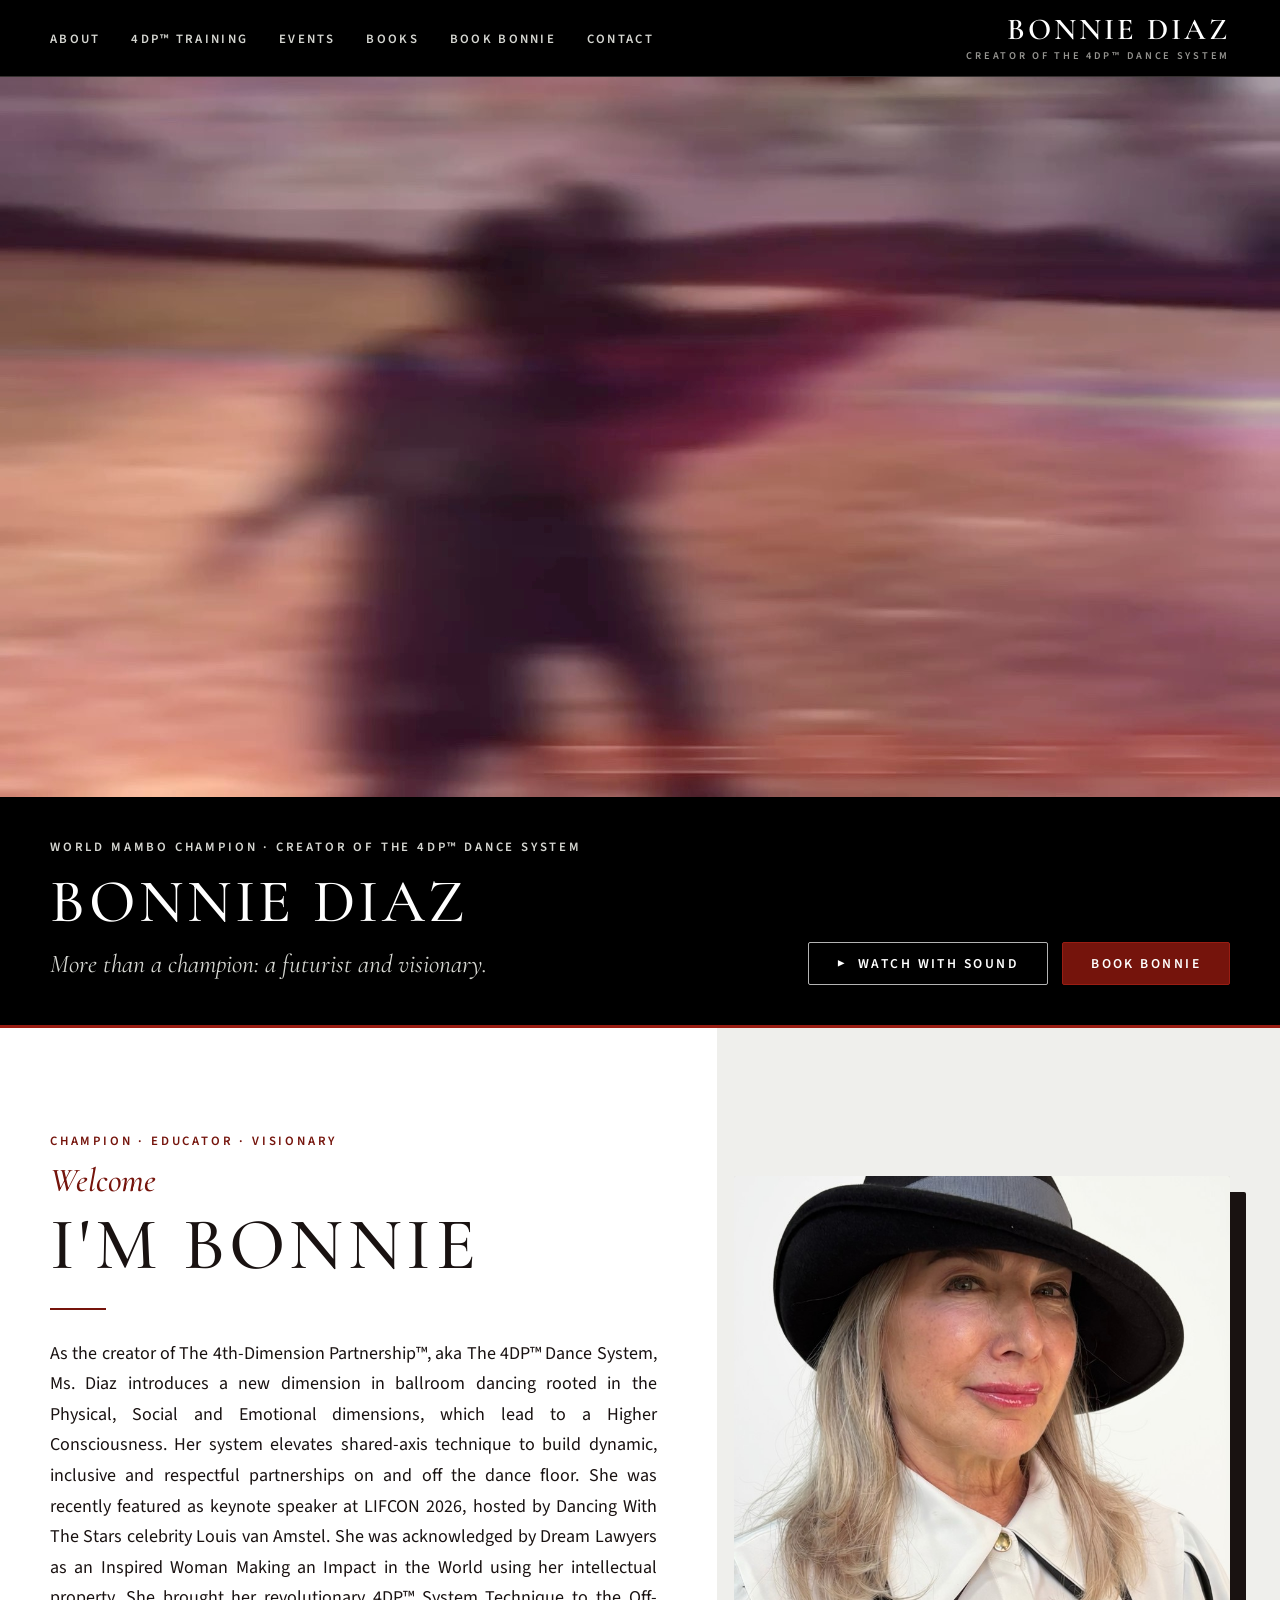
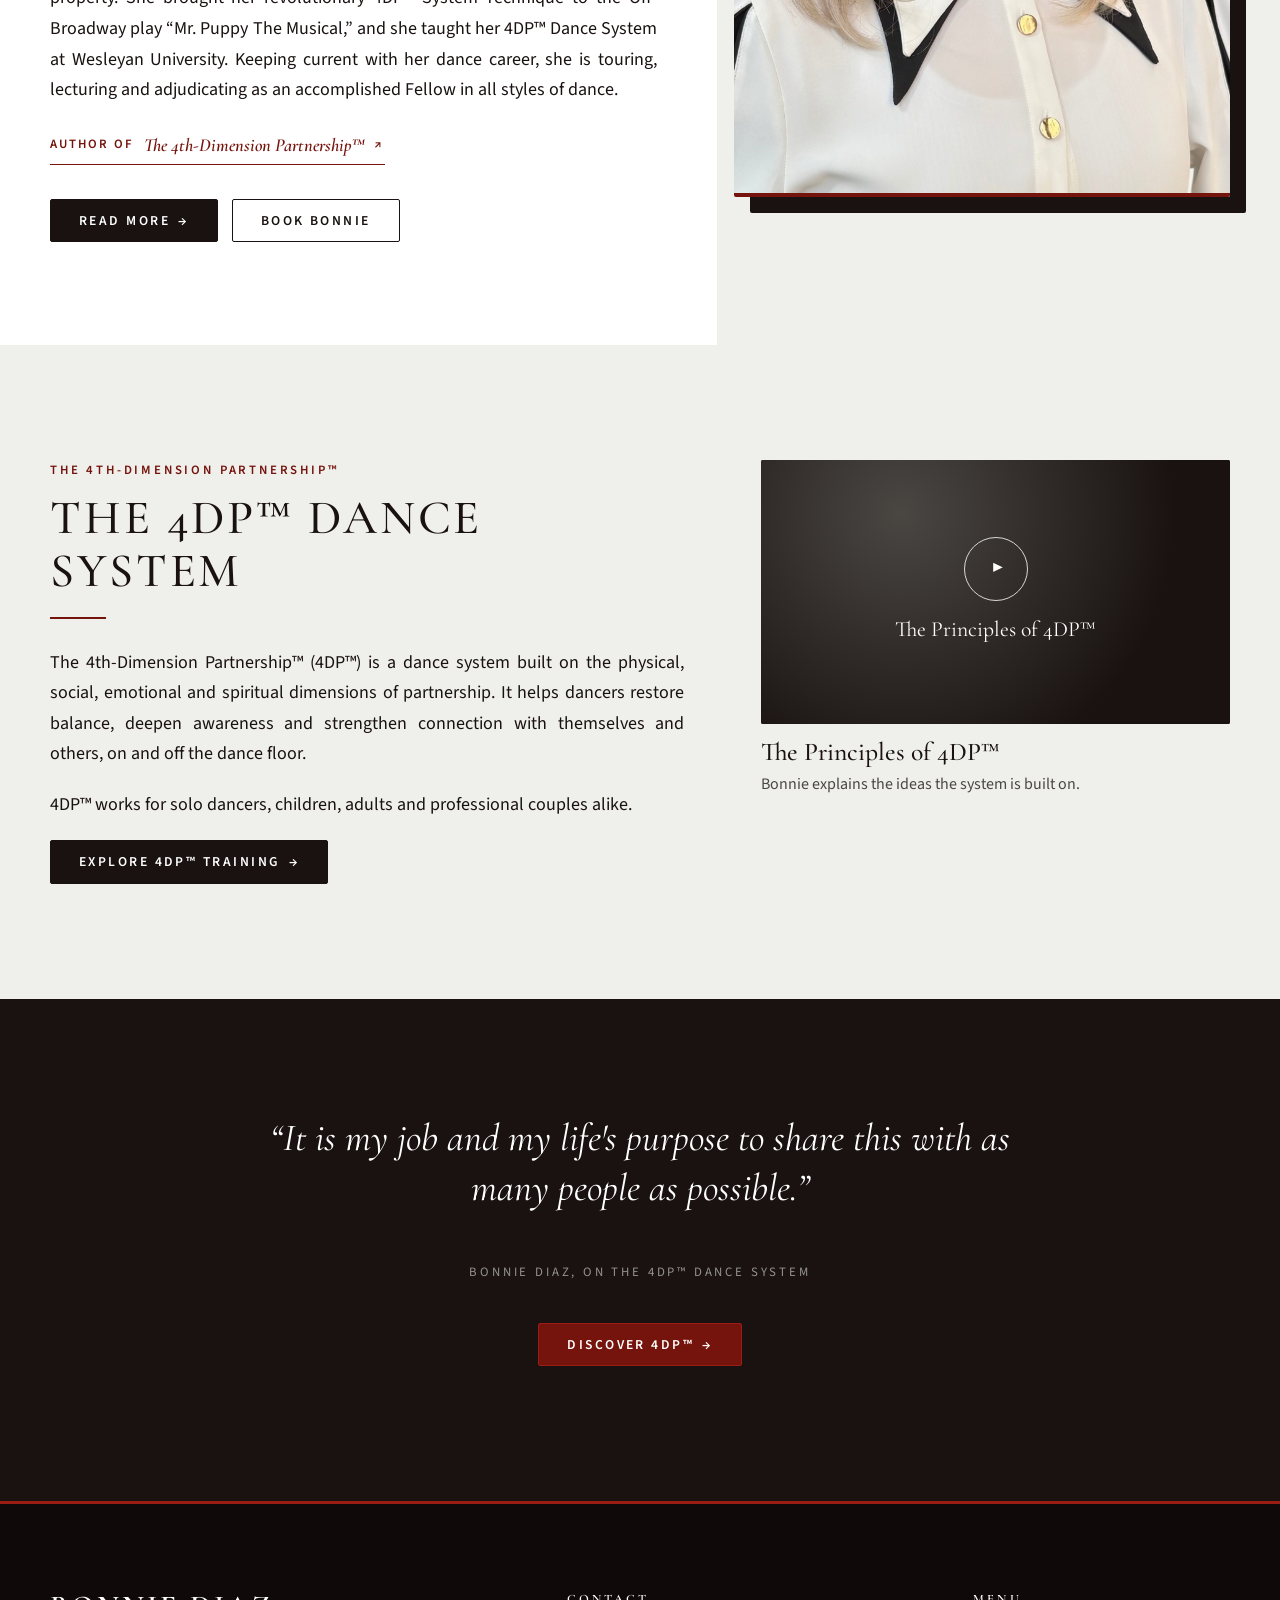
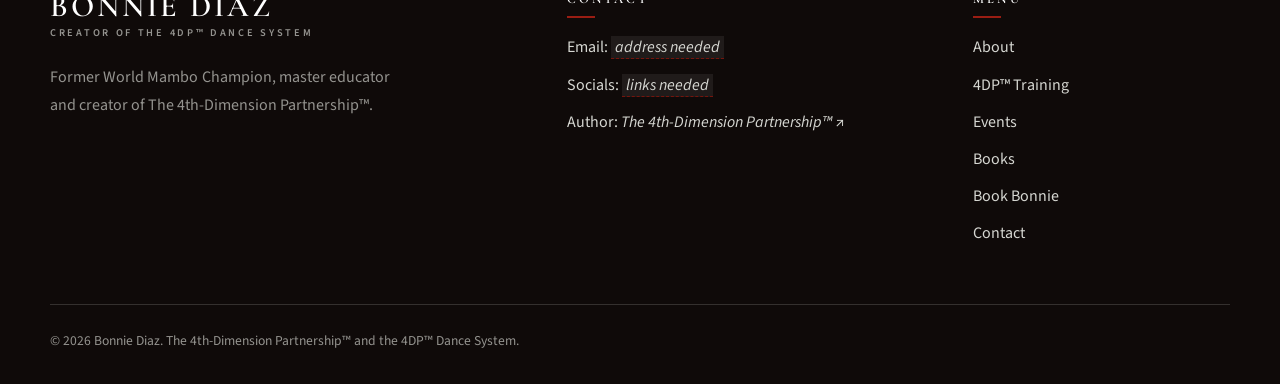
==== commit 6fac5502: "Apply Jaylene's notes: About timeline and motion banners, justified text, footer contact, flyer reco" ====
--- a/index.html
+++ b/index.html
@@ -8,8 +8,8 @@
   <link rel="preconnect" href="https://fonts.googleapis.com">
   <link rel="preconnect" href="https://fonts.gstatic.com" crossorigin>
   <link rel="stylesheet" href="https://fonts.googleapis.com/css2?family=Cormorant+Garamond:ital,wght@0,400;0,500;0,600;1,400;1,500&family=Source+Sans+3:wght@400;600&display=swap">
-  <link rel="stylesheet" href="assets/css/styles.css?v=20261101">
-  <script src="assets/js/main.js?v=20261101" defer></script>
+  <link rel="stylesheet" href="assets/css/styles.css?v=20261103">
+  <script src="assets/js/main.js?v=20261103" defer></script>
 </head>
 <body>
   <a class="skip-link" href="#main">Skip to content</a>
@@ -97,11 +97,11 @@
             </video>
             <div class="video__placeholder" aria-hidden="true">
               <span class="video__play">&#9654;</span>
-              <p>The principles of 4DP&trade;</p>
+              <p>The Principles of 4DP&trade;</p>
             </div>
           </div>
           <figcaption>
-            <h3>The principles of 4DP&trade;</h3>
+            <h3>The Principles of 4DP&trade;</h3>
             <p>Bonnie explains the ideas the system is built on.</p>
           </figcaption>
         </figure>
@@ -132,11 +132,9 @@
         <div>
           <h2 class="footer-title">Contact</h2>
           <ul class="footer-list">
-            <li>Phone: <span class="todo">number needed</span></li>
             <li>Email: <span class="todo">address needed</span></li>
             <li>Socials: <span class="todo">links needed</span></li>
             <li><a href="https://www.amazon.com/4th-Dimension-PartnershipTM-Solution-World-Balance/dp/B0GHQ47T2D" target="_blank" rel="noopener">Author: <em>The 4th-Dimension Partnership&trade;</em> &#8599;</a></li>
-            <li><a href="book-bonnie.html#contact">Send an inquiry &rarr;</a></li>
           </ul>
         </div>
         <nav aria-label="Footer">
--- a/assets/css/styles.css
+++ b/assets/css/styles.css
@@ -72,7 +72,11 @@
 h1 { font-size: clamp(2.6rem, 6vw, 4.6rem); text-transform: uppercase; letter-spacing: 0.06em; }
 h2 { font-size: clamp(2rem, 4vw, 3rem); text-transform: uppercase; letter-spacing: 0.06em; }
 h3 { font-size: 1.6rem; }
-p { margin: 0 0 1.1em; }
+p { margin: 0 0 1.1em; text-align: justify; hyphens: auto; -webkit-hyphens: auto; }
+/* Body copy is justified (client request); centered intros, banners and short captions stay as they are */
+.section__head--center p, .page-head p, .quote-band p, .video-hero p, .video__placeholder p,
+.form__status, .books-all, .logo-banner__label { text-align: center; hyphens: manual; }
+.video-hero p, .form__status { text-align: left; }
 
 /* Accent line above headings: a red italic serif, like the tie on a black suit */
 .script {
@@ -468,6 +472,8 @@
 @media (prefers-reduced-motion: reduce) {
   html { scroll-behavior: auto; }
   * { transition: none !important; }
+  .marquee { overflow-x: auto; -webkit-mask-image: none; mask-image: none; }
+  .marquee__track { animation: none; }
 }
 
 /* Vertical (phone) video, e.g. the LaBlast testimonial */
@@ -495,3 +501,81 @@
 .book-card p { margin: 0; color: var(--muted); font-size: 1rem; }
 .book-card .watch { display: inline-block; margin-top: 12px; font-size: 0.75rem; font-weight: 600; letter-spacing: 0.18em; text-transform: uppercase; color: var(--red); }
 .books-all { text-align: center; margin: clamp(32px, 5vw, 48px) 0 0; }
+
+/* ---------- Tighter section (About: video right under the page title) ---------- */
+.section--tight { padding-block: clamp(32px, 5vw, 64px); }
+
+/* ---------- Motion banners (logos, reels, photos) ---------- */
+.marquee {
+  --marquee-gap: clamp(28px, 4vw, 56px);
+  overflow: hidden;
+  -webkit-mask-image: linear-gradient(90deg, transparent, #000 5%, #000 95%, transparent);
+  mask-image: linear-gradient(90deg, transparent, #000 5%, #000 95%, transparent);
+}
+.marquee__track {
+  display: flex; align-items: center; gap: var(--marquee-gap);
+  width: max-content; margin: 0; padding: 0; list-style: none;
+  animation: marquee var(--marquee-speed, 45s) linear infinite;
+}
+.marquee--slow .marquee__track { --marquee-speed: 70s; }
+.marquee--reverse .marquee__track { animation-direction: reverse; --marquee-speed: 80s; }
+.marquee:hover .marquee__track, .marquee:focus-within .marquee__track { animation-play-state: paused; }
+/* The track holds two copies of the items, so sliding by half (plus half a gap) loops seamlessly */
+@keyframes marquee { to { transform: translateX(calc(-50% - var(--marquee-gap) / 2)); } }
+
+.logo-banner { border-block: 1px solid var(--line); padding-block: 28px 34px; margin-bottom: clamp(48px, 6vw, 80px); }
+.logo-banner__label { margin: 0 0 22px; font-size: 0.75rem; font-weight: 600; letter-spacing: 0.22em; text-transform: uppercase; color: var(--muted); }
+.logo-banner li { flex: none; }
+.logo-banner img { height: 42px; width: auto; max-width: 190px; object-fit: contain; filter: grayscale(1) brightness(0); opacity: 0.8; transition: opacity 0.2s; }
+.logo-banner img.is-square { height: 58px; }
+.logo-banner img:hover { opacity: 1; }
+
+.section--dark .marquee + .marquee { margin-top: clamp(28px, 4vw, 48px); }
+.reel { flex: none; width: clamp(260px, 30vw, 380px); text-decoration: none; color: var(--gray-light); }
+.reel__thumb { position: relative; display: block; aspect-ratio: 16 / 9; overflow: hidden; border-radius: var(--radius); background: var(--black); }
+.reel__thumb img { width: 100%; height: 100%; object-fit: cover; opacity: 0.85; transition: transform 0.4s, opacity 0.3s; }
+.reel__thumb .video__play { position: absolute; inset: 0; margin: auto; background: rgba(25, 18, 17, 0.6); border-color: var(--white); transition: background 0.2s, border-color 0.2s; }
+.reel:hover .reel__thumb img { transform: scale(1.04); opacity: 1; }
+.reel:hover .video__play { background: var(--red); border-color: var(--red); }
+.reel__title { display: block; margin-top: 12px; font-family: var(--font-serif); font-size: 1.35rem; color: var(--white); }
+.reel__meta { display: block; font-size: 0.9rem; color: var(--gray); }
+.reel:hover { color: var(--gray-light); }
+.photo { flex: none; margin: 0; width: min-content; }
+.photo img { height: clamp(240px, 30vw, 340px); width: auto; max-width: none; border-radius: var(--radius); }
+.photo figcaption { margin-top: 10px; font-size: 0.85rem; line-height: 1.4; color: var(--gray); }
+
+/* ---------- Timeline (accolade highlights) ---------- */
+.timeline__title { text-align: center; margin-bottom: 1.2em; }
+.timeline {
+  --tl-year: 108px; --tl-gap: 64px;
+  position: relative; max-width: 860px; margin: 0 auto clamp(56px, 7vw, 96px); padding: 0; list-style: none;
+}
+.timeline::before {
+  content: ""; position: absolute; top: 8px; bottom: 8px;
+  left: calc(var(--tl-year) + var(--tl-gap) / 2 - 1px); width: 2px; background: var(--line);
+}
+.timeline li { position: relative; display: grid; grid-template-columns: var(--tl-year) 1fr; column-gap: var(--tl-gap); padding-bottom: 32px; }
+.timeline li:last-child { padding-bottom: 0; }
+.timeline li::before {
+  content: ""; position: absolute; top: 0.55rem; left: calc(var(--tl-year) + var(--tl-gap) / 2 - 8px);
+  width: 16px; height: 16px; border-radius: 50%; background: var(--white); border: 3px solid var(--red); box-sizing: border-box;
+}
+.timeline li.is-now::before { background: var(--red); }
+.timeline__year { font-family: var(--font-serif); font-size: 2rem; line-height: 1; color: var(--red); text-align: right; }
+.timeline h4 { margin: 0.15em 0 0.3em; font-family: var(--font-serif); font-size: 1.45rem; font-weight: 500; line-height: 1.2; color: var(--ink); }
+.timeline p { margin: 0; color: var(--muted); font-size: 1rem; }
+@media (max-width: 600px) {
+  .timeline { --tl-year: 58px; --tl-gap: 36px; }
+  .timeline__year { font-size: 1.35rem; padding-top: 0.25rem; }
+}
+
+/* ---------- Video lightbox (Vimeo videos play on the site once Vimeo allows this domain) ---------- */
+.lightbox { width: min(100% - 32px, 1100px); padding: 0; border: 0; background: transparent; overflow: visible; }
+.lightbox::backdrop { background: rgba(0, 0, 0, 0.88); }
+.lightbox__frame { position: relative; aspect-ratio: 16 / 9; background: var(--black); }
+.lightbox__frame iframe { position: absolute; inset: 0; width: 100%; height: 100%; border: 0; }
+.lightbox__close {
+  position: absolute; top: -48px; right: 0; width: 40px; height: 40px; border: 1px solid rgba(255, 255, 255, 0.6);
+  background: transparent; color: var(--white); font-size: 1.6rem; line-height: 1; cursor: pointer;
+}
+.lightbox__close:hover { background: var(--white); color: var(--ink); }
